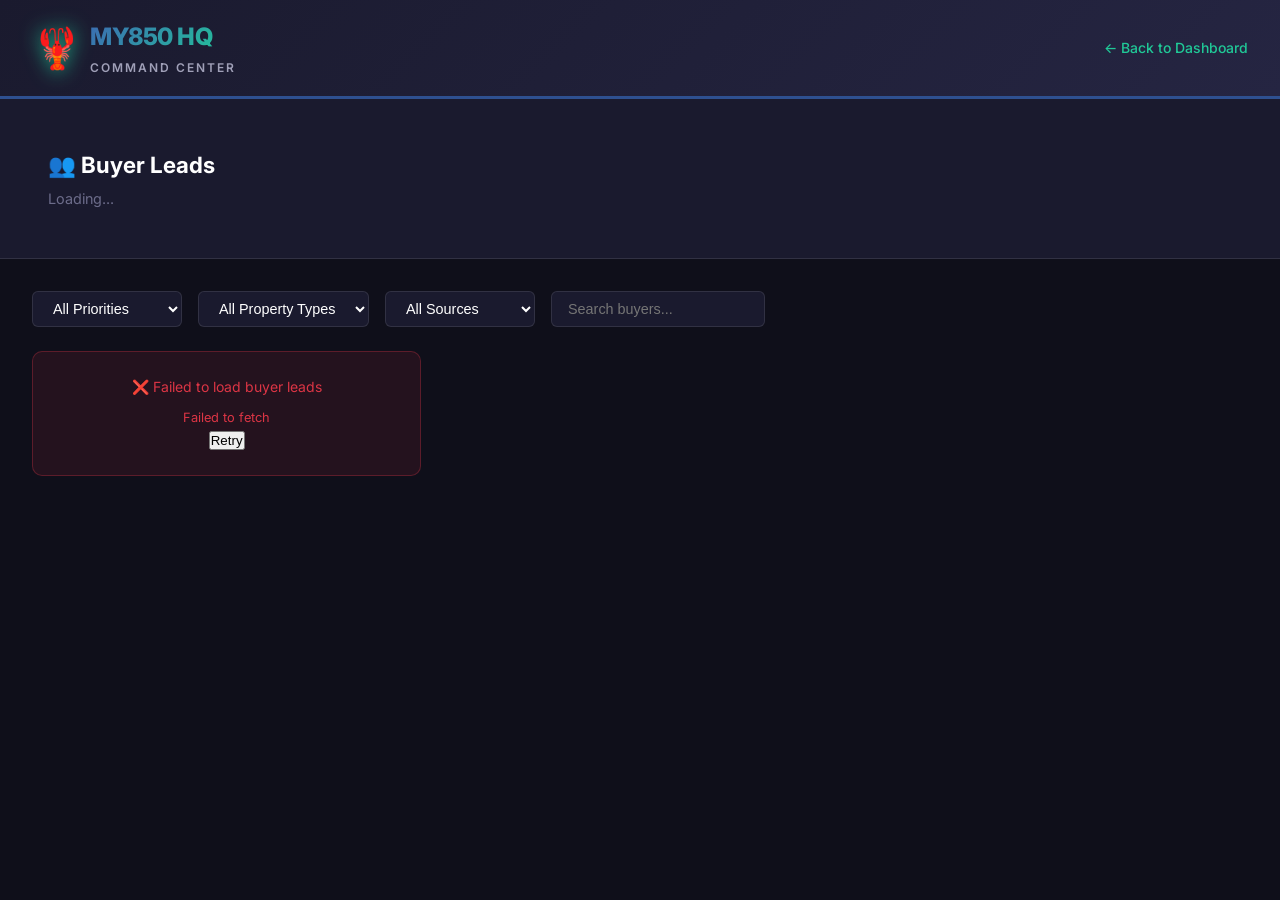
==== buyer-leads.html @ 6e82e688 "Update buyer-leads with verified CSV URL" ====
<!DOCTYPE html>
<html lang="en">
<head>
    <meta charset="UTF-8">
    <meta name="viewport" content="width=device-width, initial-scale=1.0">
    <title>Buyer Leads | MY850 HQ</title>
    <link href="https://fonts.googleapis.com/css2?family=Inter:wght@300;400;500;600;700;800&display=swap" rel="stylesheet">
    <link rel="stylesheet" href="styles.css">
    <style>
        .buyer-header {
            display: flex;
            justify-content: space-between;
            align-items: center;
            margin-bottom: 2rem;
            padding: 1.5rem;
            background: var(--bg-secondary);
            border-radius: var(--radius-md);
            border: 1px solid var(--border-color);
        }
        .buyer-title h1 {
            font-size: 1.8rem;
            font-weight: 800;
            margin-bottom: var(--spacing-xs);
        }
        .buyer-title p {
            color: var(--text-muted);
            font-size: 0.9rem;
        }
        .back-link {
            color: var(--accent-teal);
            text-decoration: none;
            display: flex;
            align-items: center;
            gap: var(--spacing-sm);
            font-weight: 500;
        }
        .back-link:hover {
            color: var(--text-primary);
        }
        .filter-bar {
            display: flex;
            gap: 1rem;
            margin-bottom: 1.5rem;
            flex-wrap: wrap;
        }
        .filter-select {
            background: var(--bg-secondary);
            border: 1px solid var(--border-color);
            border-radius: var(--radius-sm);
            padding: 0.5rem 1rem;
            color: var(--text-primary);
            font-size: 0.9rem;
            min-width: 150px;
        }
        .buyer-grid {
            display: grid;
            grid-template-columns: repeat(auto-fill, minmax(380px, 1fr));
            gap: var(--spacing-lg);
        }
        .buyer-card {
            background: var(--bg-secondary);
            border: 1px solid var(--border-color);
            border-radius: var(--radius-md);
            overflow: hidden;
            transition: transform var(--transition-fast);
        }
        .buyer-card:hover {
            transform: translateY(-5px);
            box-shadow: var(--shadow-md);
        }
        .buyer-header-card {
            padding: var(--spacing-lg);
            border-bottom: 1px solid var(--border-color);
            cursor: pointer;
        }
        .buyer-name {
            font-size: 1.1rem;
            font-weight: 700;
            margin-bottom: 0.25rem;
        }
        .buyer-location {
            font-size: 0.85rem;
            color: var(--text-muted);
            margin-bottom: 0.75rem;
        }
        .buyer-budget {
            font-size: 1.3rem;
            font-weight: 800;
            color: var(--success);
        }
        .priority-badge {
            display: inline-block;
            padding: 0.25rem 0.75rem;
            border-radius: var(--radius-sm);
            font-size: 0.75rem;
            font-weight: 700;
            text-transform: uppercase;
            position: absolute;
            top: 1rem;
            right: 1rem;
        }
        .priority-hot {
            background: rgba(220, 53, 69, 0.2);
            color: #ff6b6b;
        }
        .priority-warm {
            background: rgba(253, 126, 20, 0.2);
            color: #fd7e14;
        }
        .priority-cold {
            background: rgba(108, 117, 125, 0.2);
            color: #adb5bd;
        }
        .buyer-badge {
            display: inline-block;
            padding: 0.2rem 0.5rem;
            border-radius: 4px;
            font-size: 0.75rem;
            background: var(--bg-tertiary);
            color: var(--text-secondary);
        }
        .buyer-details {
            max-height: 0;
            overflow: hidden;
            transition: max-height 0.3s ease;
        }
        .buyer-details.expanded {
            max-height: 500px;
        }
        .details-content {
            padding: var(--spacing-lg);
            background: rgba(0,0,0,0.2);
        }
        .detail-row {
            display: flex;
            justify-content: space-between;
            padding: 0.5rem 0;
            border-bottom: 1px solid var(--border-color);
        }
        .detail-row:last-child {
            border-bottom: none;
        }
        .detail-label {
            font-size: 0.8rem;
            color: var(--text-muted);
            text-transform: uppercase;
            letter-spacing: 0.5px;
        }
        .detail-value {
            font-weight: 500;
        }
        .contact-actions {
            display: flex;
            gap: 0.75rem;
            margin-top: 1rem;
            padding-top: 1rem;
            border-top: 1px solid var(--border-color);
        }
        .contact-btn {
            flex: 1;
            padding: 0.6rem 1rem;
            border-radius: var(--radius-sm);
            border: none;
            cursor: pointer;
            font-size: 0.85rem;
            font-weight: 600;
            transition: all 0.2s;
        }
        .btn-email {
            background: linear-gradient(135deg, #2E5090, #20C997);
            color: white;
        }
        .btn-phone {
            background: linear-gradient(135deg, #28a745, #20C997);
            color: white;
        }
        .btn-notes {
            background: var(--bg-tertiary);
            color: var(--text-primary);
            border: 1px solid var(--border-color);
        }
        .contact-btn:hover {
            opacity: 0.9;
            transform: translateY(-2px);
        }
        .buyer-status {
            display: flex;
            gap: 0.5rem;
            margin-top: 0.5rem;
            flex-wrap: wrap;
        }
        .follow-up-warning {
            color: #fd7e14;
            font-size: 0.8rem;
            margin-top: 0.5rem;
        }
        .loading-buyers {
            text-align: center;
            padding: 3rem;
            color: var(--text-muted);
        }
        .error-message {
            background: rgba(220, 53, 69, 0.1);
            border: 1px solid rgba(220, 53, 69, 0.3);
            color: var(--danger);
            padding: var(--spacing-lg);
            border-radius: var(--radius-md);
            text-align: center;
        }
        .card-header-wrapper {
            position: relative;
            padding-top: 2.5rem;
        }
    </style>
</head>
<body class="dark-mode">
    
    <header class="header">
        <div class="header-left">
            <div class="logo">
                <span class="logo-icon">🦞</span>
                <div class="logo-text">
                    <h1>MY850 HQ</h1>
                    <span class="logo-tagline">Command Center</span>
                </div>
            </div>
        </div>
        <div class="header-right">
            <a href="index.html" class="back-link">← Back to Dashboard</a>
        </div>
    </header>
    
    <!-- Page Title Banner -->
    <div class="page-banner" style="background: var(--bg-secondary); padding: 1rem; border-bottom: 1px solid var(--border-color);">
        <div class="main-container" style="display: flex; justify-content: space-between; align-items: center;">
            <div>
                <h2 style="margin: 0; font-size: 1.4rem;">👥 Buyer Leads</h2>
                <p id="leadCount" style="margin: 0.25rem 0 0 0; color: var(--text-muted); font-size: 0.9rem;">Loading...</p>
            </div>
        </div>
    </div>

    <main class="main-container">

        <!-- Filters -->
        <div class="filter-bar">
            <select class="filter-select" id="priorityFilter" onchange="applyFilters()">
                <option value="all">All Priorities</option>
                <option value="Hot">🔥 Hot</option>
                <option value="Warm">🟡 Warm</option>
                <option value="Cold">🔵 Cold</option>
            </select>
            <select class="filter-select" id="propertyTypeFilter" onchange="applyFilters()">
                <option value="all">All Property Types</option>
                <option value="Single Family">Single Family</option>
                <option value="Condo">Condo</option>
                <option value="Townhome">Townhome</option>
                <option value="Mobile Home">Mobile Home</option>
            </select>
            <select class="filter-select" id="sourceFilter" onchange="applyFilters()">
                <option value="all">All Sources</option>
                <option value="Homebot">Homebot</option>
                <option value="Sign Call">Sign Call</option>
                <option value="Referral">Referral</option>
                <option value="Zillow">Zillow</option>
                <option value="Website">Website</option>
            </select>
            <input type="text" class="filter-select" id="searchFilter" placeholder="Search buyers..." onkeyup="applyFilters()">
        </div>
        
        <!-- Leads Grid -->
        <div class="buyer-grid" id="buyerGrid">
            <div class="loading-buyers">
                <div class="loading-spinner"></div>
                <p>Loading buyer leads...</p>
            </div>
        </div>
    </main>

    <script>
        // Google Sheet CSV URL for Buyer Leads tab (published CSV)
        const SHEET_CSV_URL = 'https://docs.google.com/spreadsheets/d/e/2PACX-1vRdI2q5qlHpihVdEm7ev8GHjCqWQQ7NTX0C2MnNRYWkd2eAweBjdPRA2zEG-4xq5dJ4FdvqhgOCkuXU/pub?gid=97439156&single=true&output=csv';
        
        let allLeads = [];
        let currentLeads = [];
        
        async function loadBuyerLeads() {
            const grid = document.getElementById('buyerGrid');
            
            try {
                // Fetch with explicit headers (same as listings.html)
                const response = await fetch(SHEET_CSV_URL, {
                    method: 'GET',
                    headers: {
                        'Accept': 'text/csv,text/plain,*/*'
                    }
                });
                
                if (!response.ok) throw new Error('HTTP ' + response.status);
                
                const csv = await response.text();
                if (!csv || csv.trim().length === 0) throw new Error('Empty CSV');
                
                allLeads = parseCSV(csv);
                currentLeads = [...allLeads];
                
                // Update count
                document.getElementById('leadCount').textContent = 
                    allLeads.length + ' active buyer lead' + (allLeads.length !== 1 ? 's' : '');
                
                renderLeads(currentLeads);
                
                // Save count for dashboard
                try {
                    localStorage.setItem('buyerLeadsCount', allLeads.length);
                    localStorage.setItem('buyerLeadsLastUpdated', new Date().toISOString());
                } catch(e) {}
                
                console.log('Loaded', allLeads.length, 'buyer leads');
                
            } catch (error) {
                console.error('Error loading leads:', error);
                grid.innerHTML = '<div class="error-message"><p>❌ Failed to load buyer leads</p><p style="font-size:0.8rem;margin-top:10px;">' + error.message + '</p><button onclick="loadBuyerLeads()">Retry</button></div>';
            }
        }
        
        function parseCSV(csvText) {
            const lines = csvText.trim().split('\n');
            if (lines.length < 2) return [];
            
            const headers = parseCSVLine(lines[0]);
            const data = [];
            
            for (let i = 1; i < lines.length; i++) {
                const values = parseCSVLine(lines[i]);
                const row = {};
                headers.forEach((header, index) => {
                    row[header] = values[index] || '';
                });
                if (row.Name || row.name) data.push(row);
            }
            
            return data;
        }
        
        function parseCSVLine(line) {
            const values = [];
            let current = '';
            let inQuotes = false;
            
            for (const char of line) {
                if (char === '"') {
                    inQuotes = !inQuotes;
                } else if (char === ',' && !inQuotes) {
                    values.push(current.trim());
                    current = '';
                } else {
                    current += char;
                }
            }
            values.push(current.trim());
            return values;
        }
        
        function renderLeads(leads) {
            const grid = document.getElementById('buyerGrid');
            
            if (leads.length === 0) {
                grid.innerHTML = '<div class="error-message"><p>No buyer leads match your filters.</p></div>';
                return;
            }
            
            grid.innerHTML = leads.map((l, index) => {
                const name = l.Name || l.name || 'Unknown';
                const email = l.Email || l.email || '';
                const phone = l.Phone || l.phone || '';
                const priority = (l.Priority || l.priority || 'Cold').toLowerCase();
                const location = l.Location || l.location || 'Location TBD';
                const propertyType = l['Property Type'] || l.propertyType || 'Not specified';
                const budgetRaw = l['Budget/Price'] || l.budget || l['Asking Price'] || '0';
                const budget = parseFloat(budgetRaw) || 0;
                const timeFrame = l['Time Frame'] || l.timeFrame || 'Not specified';
                const source = l.Source || l.source || 'Unknown';
                const dateCreated = l['Date Created'] || l.dateCreated || '';
                const lastContact = l['Last Contact'] || l.lastContact || '';
                const notes = l.Notes || l.notes || '';
                
                // Determine priority class
                let priorityClass = 'priority-cold';
                if (priority.includes('hot')) priorityClass = 'priority-hot';
                else if (priority.includes('warm')) priorityClass = 'priority-warm';
                
                // Check if follow-up needed (>7 days)
                let followUpHtml = '';
                if (lastContact) {
                    const daysSince = daysSinceContact(lastContact);
                    if (daysSince > 7) {
                        followUpHtml = `<div class="follow-up-warning">⚠️ ${daysSince} days since last contact</div>`;
                    }
                }
                
                return `
                    <div class="buyer-card" data-index="${index}">
                        <div class="card-header-wrapper">
                            <span class="priority-badge ${priorityClass}">${priority.toUpperCase()}</span>
                            <div class="buyer-header-card" onclick="toggleLead(${index})">
                                <div class="buyer-name">${name}</div>
                                <div class="buyer-location">${location}</div>
                                <div class="buyer-budget">${budget ? '$' + (budget/1000).toFixed(0) + 'K' : 'Budget TBD'}</div>
                                <div class="buyer-status">
                                    <span class="buyer-badge">${propertyType}</span>
                                    <span class="buyer-badge">${source}</span>
                                    <span class="buyer-badge">${timeFrame}</span>
                                </div>
                                ${followUpHtml}
                            </div>
                        </div>
                        <div class="buyer-details" id="details-${index}">
                            <div class="details-content">
                                <div class="detail-row">
                                    <span class="detail-label">Location</span>
                                    <span class="detail-value">${location}</span>
                                </div>
                                <div class="detail-row">
                                    <span class="detail-label">Property Type</span>
                                    <span class="detail-value">${propertyType}</span>
                                </div>
                                <div class="detail-row">
                                    <span class="detail-label">Budget</span>
                                    <span class="detail-value">${budget ? '$' + budget.toLocaleString() : 'Not specified'}</span>
                                </div>
                                <div class="detail-row">
                                    <span class="detail-label">Time Frame</span>
                                    <span class="detail-value">${timeFrame}</span>
                                </div>
                                <div class="detail-row">
                                    <span class="detail-label">Source</span>
                                    <span class="detail-value">${source}</span>
                                </div>
                                <div class="detail-row">
                                    <span class="detail-label">Date Added</span>
                                    <span class="detail-value">${formatDate(dateCreated)}</span>
                                </div>
                                <div class="detail-row">
                                    <span class="detail-label">Last Contact</span>
                                    <span class="detail-value">${formatDate(lastContact) || 'Never'}</span>
                                </div>
                                ${notes ? `
                                <div class="detail-row">
                                    <span class="detail-label">Notes</span>
                                    <span class="detail-value" style="font-size:0.85rem;opacity:0.9;">${notes}</span>
                                </div>
                                ` : ''}
                                <div class="contact-actions">
                                    ${email ? `<button class="contact-btn btn-email" onclick="openEmail('${escapeJs(email)}', '${escapeJs(name)}', event)">✉️ Email</button>` : ''}
                                    ${phone ? `<button class="contact-btn btn-phone" onclick="openPhone('${escapeJs(phone)}', event)">📞 Call</button>` : ''}
                                    <button class="contact-btn btn-notes" onclick="quickNote(${index}, event)">📝 Note</button>
                                </div>
                            </div>
                        </div>
                    </div>
                `;
            }).join('');
        }
        
        function applyFilters() {
            const priority = document.getElementById('priorityFilter').value;
            const propertyType = document.getElementById('propertyTypeFilter').value;
            const source = document.getElementById('sourceFilter').value;
            const search = document.getElementById('searchFilter').value.toLowerCase();
            
            currentLeads = allLeads.filter(l => {
                const lPriority = (l.Priority || l.priority || '').toLowerCase();
                const lType = (l['Property Type'] || l.propertyType || '').toLowerCase();
                const lSource = (l.Source || l.source || '').toLowerCase();
                const lName = (l.Name || l.name || '').toLowerCase();
                const lLocation = (l.Location || l.location || '').toLowerCase();
                
                if (priority !== 'all' && !lPriority.includes(priority.toLowerCase())) return false;
                if (propertyType !== 'all' && !lType.includes(propertyType.toLowerCase())) return false;
                if (source !== 'all' && !lSource.includes(source.toLowerCase())) return false;
                if (search && !lName.includes(search) && !lLocation.includes(search)) return false;
                
                return true;
            });
            
            renderLeads(currentLeads);
            document.getElementById('leadCount').textContent = 
                currentLeads.length + ' of ' + allLeads.length + ' leads';
        }
        
        function toggleLead(index) {
            const details = document.getElementById(`details-${index}`);
            details.classList.toggle('expanded');
        }
        
        function daysSinceContact(dateStr) {
            if (!dateStr) return 0;
            const contact = new Date(dateStr);
            const now = new Date();
            return Math.floor((now - contact) / (1000 * 60 * 60 * 24));
        }
        
        function formatDate(dateStr) {
            if (!dateStr) return '';
            const date = new Date(dateStr);
            if (isNaN(date)) return dateStr;
            return date.toLocaleDateString('en-US', { month: 'short', day: 'numeric', year: 'numeric' });
        }
        
        function openEmail(email, name, event) {
            event.stopPropagation();
            const subject = encodeURIComponent('Following up on your home search');
            const body = encodeURIComponent(`Hi ${name.split(' ')[0]},\n\n`);
            window.open(`mailto:${email}?subject=${subject}&body=${body}`, '_blank');
        }
        
        function openPhone(phone, event) {
            event.stopPropagation();
            window.open(`tel:${phone.replace(/\D/g,'')}`, '_self');
        }
        
        function quickNote(index, event) {
            event.stopPropagation();
            const note = prompt('Add a quick note:');
            if (note) {
                alert('Note saved: ' + note);
            }
        }
        
        function escapeJs(str) {
            return str.replace(/[\\']/g, '\\$&').replace(/\n/g, '\\n');
        }
        
        // Load on page load
        loadBuyerLeads();
    </script>
</body>
</html>
---- styles.css ----
/* ==========================================================================
   MY850 HQ DASHBOARD STYLES
   Real Estate Command Center
   Version: 1.0.0
   Author: Sherlock for MY850 Team
   ========================================================================== */

/* ================= CSS VARIABLES (THEME SYSTEM) ================= */
:root {
    /* Dark Mode Default (Modern Dark Theme) */
    --bg-primary: #0f0f1a;
    --bg-secondary: #1a1a2e;
    --bg-tertiary: #252542;
    --bg-card: #1e1e36;
    
    --text-primary: #ffffff;
    --text-secondary: #a0a0b8;
    --text-muted: #6c6c8a;
    
    --border-color: rgba(255, 255, 255, 0.1);
    --border-accent: rgba(46, 80, 144, 0.3);
    
    /* Brand Colors */
    --primary: #2E5090;
    --primary-light: #3d6ab3;
    --primary-dark: #1e3a6e;
    
    --accent-teal: #20C997;
    --accent-orange: #FD7E14;
    --accent-purple: #6F42C1;
    
    /* Status Colors */
    --success: #28A745;
    --warning: #FFC107;
    --danger: #DC3545;
    --info: #17A2B8;
    
    /* Spacing */
    --spacing-xs: 0.25rem;
    --spacing-sm: 0.5rem;
    --spacing-md: 1rem;
    --spacing-lg: 1.5rem;
    --spacing-xl: 2rem;
    
    /* Border Radius */
    --radius-sm: 6px;
    --radius-md: 10px;
    --radius-lg: 16px;
    
    /* Shadows */
    --shadow-sm: 0 2px 8px rgba(0, 0, 0, 0.2);
    --shadow-md: 0 4px 20px rgba(0, 0, 0, 0.3);
    --shadow-lg: 0 8px 40px rgba(0, 0, 0, 0.4);
    --shadow-glow: 0 0 30px rgba(46, 80, 144, 0.2);
    
    /* Transitions */
    --transition-fast: 150ms ease;
    --transition-smooth: 300ms ease;
}

/* Light Mode Override */
body.light-mode {
    --bg-primary: #f5f7fa;
    --bg-secondary: #ffffff;
    --bg-tertiary: #eef2f7;
    --bg-card: #ffffff;
    
    --text-primary: #1a1a2e;
    --text-secondary: #4a4a6a;
    --text-muted: #7a7a9a;
    
    --border-color: rgba(0, 0, 0, 0.1);
    --border-accent: rgba(46, 80, 144, 0.2);
    
    --shadow-sm: 0 2px 8px rgba(0, 0, 0, 0.08);
    --shadow-md: 0 4px 20px rgba(0, 0, 0, 0.1);
    --shadow-lg: 0 8px 40px rgba(46, 80, 144, 0.15);
}

/* ================= LOGIN OVERLAY (PASSWORD PROTECTED) ================= */
.login-overlay {
    position: fixed;
    top: 0;
    left: 0;
    width: 100%;
    height: 100%;
    background: linear-gradient(135deg, var(--bg-primary) 0%, var(--bg-secondary) 100%);
    display: flex;
    align-items: center;
    justify-content: center;
    z-index: 10000;
    transition: opacity 0.5s ease, visibility 0.5s ease;
}

.login-overlay.login-hidden {
    opacity: 0;
    visibility: hidden;
    pointer-events: none;
}

.login-box {
    background: var(--bg-secondary);
    border: 1px solid var(--border-color);
    border-radius: var(--radius-lg);
    padding: var(--spacing-xl);
    width: 100%;
    max-width: 420px;
    text-align: center;
    box-shadow: var(--shadow-lg);
}

.login-header {
    margin-bottom: var(--spacing-xl);
}

.login-icon {
    font-size: 4rem;
    display: block;
    margin-bottom: var(--spacing-md);
    filter: drop-shadow(0 0 20px var(--accent-teal));
}

.login-header h1 {
    font-size: 2rem;
    font-weight: 800;
    background: linear-gradient(135deg, var(--primary-light), var(--accent-teal));
    -webkit-background-clip: text;
    -webkit-text-fill-color: transparent;
    margin-bottom: var(--spacing-xs);
}

.login-header p {
    color: var(--text-muted);
    font-size: 1rem;
}

.login-form {
    text-align: left;
    margin-bottom: var(--spacing-lg);
}

.login-form label {
    display: block;
    color: var(--text-secondary);
    font-weight: 500;
    margin-bottom: var(--spacing-xs);
    font-size: 0.9rem;
}

.login-form input[type="password"] {
    width: 100%;
    padding: var(--spacing-md);
    border: 2px solid var(--border-color);
    border-radius: var(--radius-sm);
    background: var(--bg-tertiary);
    color: var(--text-primary);
    font-size: 1.1rem;
    margin-bottom: var(--spacing-sm);
    transition: border-color var(--transition-fast);
}

.login-form input[type="password"]:focus {
    outline: none;
    border-color: var(--primary);
}

.login-hint {
    font-size: 0.8rem;
    color: var(--text-muted);
    margin-bottom: var(--spacing-md);
}

.login-error {
    display: none;
    color: var(--danger);
    font-size: 0.9rem;
    margin-top: var(--spacing-sm);
    padding: var(--spacing-sm);
    background: rgba(220, 53, 69, 0.1);
    border-radius: var(--radius-sm);
    border-left: 3px solid var(--danger);
}

.btn-large {
    width: 100%;
    padding: var(--spacing-md) var(--spacing-lg);
    font-size: 1.1rem;
    margin-top: var(--spacing-sm);
}

.login-footer {
    border-top: 1px solid var(--border-color);
    padding-top: var(--spacing-md);
}

.login-footer p {
    font-size: 0.85rem;
    color: var(--text-muted);
    margin-bottom: var(--spacing-xs);
}

.login-disclaimer {
    color: var(--warning) !important;
    font-weight: 600;
}

/* ================= BASE STYLES ================= */
* {
    margin: 0;
    padding: 0;
    box-sizing: border-box;
}

body {
    font-family: 'Inter', -apple-system, BlinkMacSystemFont, 'Segoe UI', sans-serif;
    font-size: 14px;
    line-height: 1.6;
    background: var(--bg-primary);
    color: var(--text-primary);
    min-height: 100vh;
    transition: background var(--transition-smooth), color var(--transition-smooth);
}

/* ================= HEADER ================= */
.header {
    background: linear-gradient(135deg, var(--bg-secondary) 0%, var(--bg-tertiary) 100%);
    border-bottom: 3px solid var(--primary);
    padding: var(--spacing-md) var(--spacing-xl);
    display: flex;
    justify-content: space-between;
    align-items: center;
    position: sticky;
    top: 0;
    z-index: 1000;
    backdrop-filter: blur(20px);
}

.header-left {
    display: flex;
    align-items: center;
    gap: var(--spacing-xl);
}

/* Logo */
.logo {
    display: flex;
    align-items: center;
    gap: var(--spacing-sm);
}

.logo-icon {
    font-size: 2.5rem;
    filter: drop-shadow(0 0 10px var(--accent-teal));
}

.logo-text h1 {
    font-size: 1.5rem;
    font-weight: 800;
    letter-spacing: -0.5px;
    background: linear-gradient(135deg, var(--primary-light), var(--accent-teal));
    -webkit-background-clip: text;
    -webkit-text-fill-color: transparent;
}

.logo-tagline {
    font-size: 0.75rem;
    color: var(--text-secondary);
    text-transform: uppercase;
    letter-spacing: 2px;
    font-weight: 600;
}

/* Header Navigation */
.header-nav {
    display: flex;
    gap: var(--spacing-xs);
}

.nav-link {
    color: var(--text-secondary);
    text-decoration: none;
    padding: var(--spacing-sm) var(--spacing-md);
    border-radius: var(--radius-sm);
    font-weight: 500;
    transition: all var(--transition-fast);
    position: relative;
}

.nav-link:hover {
    color: var(--text-primary);
    background: var(--bg-tertiary);
}

.nav-link.active {
    color: var(--primary-light);
    background: var(--bg-tertiary);
}

.nav-link.active::after {
    content: '';
    position: absolute;
    bottom: 0;
    left: 50%;
    transform: translateX(-50%);
    width: 20px;
    height: 2px;
    background: var(--accent-teal);
    border-radius: 2px;
}

/* Header Right */
.header-right {
    display: flex;
    align-items: center;
    gap: var(--spacing-md);
}

/* Live Clock */
.live-clock {
    text-align: right;
    padding: var(--spacing-sm) var(--spacing-md);
    background: var(--bg-tertiary);
    border-radius: var(--radius-sm);
    border: 1px solid var(--border-color);
}

.clock-date {
    display: block;
    font-size: 0.75rem;
    color: var(--text-muted);
    text-transform: uppercase;
    letter-spacing: 1px;
}

.clock-time {
    display: block;
    font-size: 1.1rem;
    font-weight: 700;
    font-family: 'JetBrains Mono', monospace;
    color: var(--accent-teal);
}

/* Theme Toggle */
.theme-toggle {
    background: var(--bg-tertiary);
    border: 1px solid var(--border-color);
    width: 40px;
    height: 40px;
    border-radius: var(--radius-sm);
    cursor: pointer;
    font-size: 1.2rem;
    transition: all var(--transition-fast);
    display: flex;
    align-items: center;
    justify-content: center;
}

.theme-toggle:hover {
    background: var(--primary);
    transform: scale(1.05);
}

/* Status Indicator */
.status-indicator {
    display: flex;
    align-items: center;
    gap: var(--spacing-sm);
    padding: var(--spacing-sm) var(--spacing-md);
    background: rgba(40, 167, 69, 0.15);
    border-radius: var(--radius-sm);
    border: 1px solid rgba(40, 167, 69, 0.3);
}

.status-dot {
    width: 8px;
    height: 8px;
    border-radius: 50%;
    background: var(--success);
    animation: pulse-dot 2s infinite;
}

@keyframes pulse-dot {
    0%, 100% { opacity: 1; transform: scale(1); }
    50% { opacity: 0.7; transform: scale(1.2); }
}

.status-dot.offline {
    background: var(--danger);
    animation: none;
}

.status-text {
    font-size: 0.8rem;
    font-weight: 700;
    color: var(--success);
    letter-spacing: 1px;
}

/* ================= MAIN CONTAINER ================= */
.main-container {
    padding: var(--spacing-xl);
    max-width: 1600px;
    margin: 0 auto;
}

/* ================= SECTIONS ================= */
.section {
    margin-bottom: var(--spacing-xl);
}

.section-header {
    display: flex;
    justify-content: space-between;
    align-items: center;
    padding: var(--spacing-md) var(--spacing-lg);
    background: var(--bg-secondary);
    border: 1px solid var(--border-color);
    border-bottom: none;
    border-radius: var(--radius-md) var(--radius-md) 0 0;
    cursor: pointer;
    transition: background var(--transition-fast);
}

.section-header:hover {
    background: var(--bg-tertiary);
}

.section-header h2,
.section-header h3 {
    font-weight: 700;
    display: flex;
    align-items: center;
    gap: var(--spacing-sm);
}

.section-actions {
    display: flex;
    align-items: center;
    gap: var(--spacing-sm);
}

.collapse-icon {
    font-size: 0.8rem;
    transition: transform var(--transition-smooth);
    color: var(--text-muted);
}

.section-header.collapsed .collapse-icon {
    transform: rotate(-90deg);
}

.section-content {
    background: var(--bg-secondary);
    border: 1px solid var(--border-color);
    border-top: none;
    border-radius: 0 0 var(--radius-md) var(--radius-md);
    padding: var(--spacing-lg);
    overflow: hidden;
    transition: max-height var(--transition-smooth), padding var(--transition-smooth);
}

.section-content.collapsed {
    max-height: 0;
    padding: 0 var(--spacing-lg);
}

/* ================= METRICS GRID ================= */
.metrics-grid {
    display: grid;
    grid-template-columns: repeat(auto-fit, minmax(220px, 1fr));
    gap: var(--spacing-lg);
}

.metric-card {
    background: linear-gradient(145deg, var(--bg-card), var(--bg-tertiary));
    border-radius: var(--radius-md);
    padding: var(--spacing-lg);
    display: flex;
    align-items: flex-start;
    gap: var(--spacing-md);
    border-left: 4px solid var(--primary);
    transition: transform var(--transition-fast), box-shadow var(--transition-fast);
    position: relative;
    overflow: hidden;
}

.metric-card::before {
    content: '';
    position: absolute;
    top: 0;
    right: 0;
    width: 100px;
    height: 100%;
    background: linear-gradient(90deg, transparent, rgba(255,255,255,0.03));
    pointer-events: none;
}

.metric-card:hover {
    transform: translateY(-4px);
    box-shadow: var(--shadow-glow);
}

.metric-card.primary { border-left-color: var(--primary); }
.metric-card.success { border-left-color: var(--success); }
.metric-card.danger { border-left-color: var(--danger); }
.metric-card.warning { border-left-color: var(--warning); }
.metric-card.purple { border-left-color: var(--accent-purple); }
.metric-card.teal { border-left-color: var(--accent-teal); }

.metric-icon {
    font-size: 2rem;
    line-height: 1;
}

.metric-info {
    flex: 1;
}

.metric-label {
    font-size: 0.75rem;
    color: var(--text-muted);
    text-transform: uppercase;
    letter-spacing: 1px;
    margin-bottom: var(--spacing-xs);
}

.metric-value {
    font-size: 2rem;
    font-weight: 800;
    color: var(--text-primary);
    line-height: 1.2;
}

.metric-trend {
    font-size: 0.8rem;
    color: var(--success);
    margin-top: var(--spacing-xs);
}

.metric-trend.down {
    color: var(--danger);
}

.metric-trend.hot {
    color: var(--danger);
    font-weight: 600;
    animation: pulse-text 2s infinite;
}

@keyframes pulse-text {
    0%, 100% { opacity: 1; }
    50% { opacity: 0.7; }
}

/* ================= FILTERS BAR ================= */
.filters-bar {
    background: var(--bg-secondary);
    border: 1px solid var(--border-color);
    border-radius: var(--radius-md);
    padding: var(--spacing-md) var(--spacing-lg);
    margin-bottom: var(--spacing-xl);
    display: flex;
    justify-content: space-between;
    align-items: center;
    flex-wrap: wrap;
    gap: var(--spacing-md);
}

.filter-group {
    display: flex;
    align-items: center;
    gap: var(--spacing-sm);
    flex-wrap: wrap;
}

.filter-group label {
    font-size: 0.85rem;
    color: var(--text-muted);
    font-weight: 500;
}

.filter-select {
    background: var(--bg-tertiary);
    border: 1px solid var(--border-color);
    color: var(--text-primary);
    padding: var(--spacing-sm) var(--spacing-md);
    border-radius: var(--radius-sm);
    font-size: 0.85rem;
    cursor: pointer;
    min-width: 140px;
}

.filter-select:focus {
    outline: none;
    border-color: var(--primary);
}

.filter-actions {
    display: flex;
    gap: var(--spacing-sm);
}

/* ================= BUTTONS ================= */
.btn {
    display: inline-flex;
    align-items: center;
    justify-content: center;
    gap: var(--spacing-sm);
    padding: var(--spacing-sm) var(--spacing-md);
    border-radius: var(--radius-sm);
    font-size: 0.85rem;
    font-weight: 600;
    cursor: pointer;
    border: none;
    transition: all var(--transition-fast);
    text-decoration: none;
}

.btn:disabled {
    opacity: 0.5;
    cursor: not-allowed;
}

.btn-primary {
    background: var(--primary);
    color: white;
}

.btn-primary:hover {
    background: var(--primary-light);
}

.btn-secondary {
    background: var(--bg-tertiary);
    color: var(--text-primary);
    border: 1px solid var(--border-color);
}

.btn-secondary:hover {
    background: var(--bg-card);
}

.btn-success {
    background: var(--success);
    color: white;
}

.btn-success:hover {
    background: #34ce57;
}

.btn-outline {
    background: transparent;
    color: var(--text-secondary);
    border: 1px solid var(--border-color);
}

.btn-outline:hover {
    background: var(--bg-tertiary);
    color: var(--text-primary);
}

.btn-sm {
    padding: var(--spacing-xs) var(--spacing-sm);
    font-size: 0.8rem;
}

/* ================= CHARTS ================= */
.charts-section {
    display: grid;
    grid-template-columns: repeat(auto-fit, minmax(350px, 1fr));
    gap: var(--spacing-lg);
    margin-bottom: var(--spacing-xl);
}

.chart-container {
    background: var(--bg-secondary);
    border: 1px solid var(--border-color);
    border-radius: var(--radius-md);
    overflow: hidden;
}

/* ================= TABLES ================= */
.table-wrapper {
    overflow-x: auto;
}

.data-table {
    width: 100%;
    border-collapse: collapse;
}

.data-table th {
    background: var(--bg-tertiary);
    padding: var(--spacing-md);
    text-align: left;
    font-size: 0.75rem;
    font-weight: 700;
    text-transform: uppercase;
    letter-spacing: 1px;
    color: var(--text-muted);
    cursor: pointer;
    user-select: none;
    white-space: nowrap;
}

.data-table th:hover {
    color: var(--text-primary);
    background: var(--bg-card);
}

.data-table td {
    padding: var(--spacing-md);
    border-bottom: 1px solid var(--border-color);
    font-size: 0.9rem;
}

.data-table tr:hover {
    background: rgba(46, 80, 144, 0.1);
}

.loading-row {
    text-align: center;
}

.loading-cell {
    padding: var(--spacing-xl);
    color: var(--text-muted);
}

.loading-spinner {
    width: 40px;
    height: 40px;
    border: 3px solid var(--border-color);
    border-top-color: var(--primary);
    border-radius: 50%;
    animation: spin 1s linear infinite;
    margin: 0 auto var(--spacing-md);
}

@keyframes spin {
    to { transform: rotate(360deg); }
}

/* ================= GRADE BADGES ================= */
.grade {
    display: inline-block;
    padding: var(--spacing-xs) var(--spacing-sm);
    border-radius: var(--radius-sm);
    font-size: 0.75rem;
    font-weight: 800;
    text-transform: uppercase;
    letter-spacing: 1px;
}

.grade-a {
    background: var(--success);
    color: white;
}

.grade-b {
    background: var(--warning);
    color: #1a1a2e;
}

.grade-c {
    background: var(--text-muted);
    color: white;
}

.grade-d {
    background: var(--bg-tertiary);
    color: var(--text-muted);
    border: 1px solid var(--border-color);
}

/* ================= TAGS ================= */
.tag {
    display: inline-block;
    padding: 3px 8px;
    border-radius: 4px;
    font-size: 0.7rem;
    font-weight: 600;
    text-transform: uppercase;
    letter-spacing: 0.5px;
    background: var(--bg-tertiary);
    color: var(--text-secondary);
    margin-right: 4px;
}

.tag.hot {
    background: rgba(220, 53, 69, 0.2);
    color: var(--danger);
    animation: tag-pulse 2s infinite;
}

@keyframes tag-pulse {
    0%, 100% { box-shadow: 0 0 0 0 rgba(220, 53, 69, 0.4); }
    50% { box-shadow: 0 0 0 4px rgba(220, 53, 69, 0); }
}

/* ================= PAGINATION ================= */
.table-pagination {
    display: flex;
    justify-content: center;
    align-items: center;
    gap: var(--spacing-md);
    padding: var(--spacing-md);
    border-top: 1px solid var(--border-color);
}

/* ================= SPLIT SECTION ================= */
.split-section {
    display: grid;
    grid-template-columns: repeat(auto-fit, minmax(400px, 1fr));
    gap: var(--spacing-lg);
}

/* ================= FOOTER ================= */
.footer {
    background: var(--bg-secondary);
    border-top: 3px solid var(--primary);
    margin-top: var(--spacing-xl);
    padding: var(--spacing-xl);
}

.footer-content {
    max-width: 1600px;
    margin: 0 auto;
    display: grid;
    grid-template-columns: repeat(auto-fit, minmax(250px, 1fr));
    gap: var(--spacing-xl);
}

.footer-section h4 {
    color: var(--primary-light);
    font-size: 1rem;
    margin-bottom: var(--spacing-md);
}

.footer-section p {
    color: var(--text-secondary);
    font-size: 0.9rem;
    margin-bottom: var(--spacing-sm);
}

.footer-nav {
    display: flex;
    flex-direction: column;
    gap: var(--spacing-sm);
}

.footer-nav a {
    color: var(--text-secondary);
    text-decoration: none;
    font-size: 0.9rem;
    transition: color var(--transition-fast);
}

.footer-nav a:hover {
    color: var(--accent-teal);
}

.status-line {
    display: flex;
    align-items: center;
    gap: var(--spacing-sm);
}

.footer-bottom {
    max-width: 1600px;
    margin: var(--spacing-xl) auto 0;
    padding-top: var(--spacing-lg);
    border-top: 1px solid var(--border-color);
    text-align: center;
}

.footer-bottom p {
    color: var(--text-muted);
    font-size: 0.85rem;
}

.disclaimer {
    margin-top: var(--spacing-sm);
    color: var(--warning) !important;
    font-weight: 600;
}

/* ================= MOBILE HAMBURGER MENU ================= */
.mobile-menu-toggle {
    display: none;
    background: transparent;
    border: none;
    cursor: pointer;
    padding: var(--spacing-sm);
    flex-direction: column;
    gap: 5px;
    z-index: 1001;
}

.mobile-menu-toggle span {
    display: block;
    width: 25px;
    height: 3px;
    background: var(--text-primary);
    border-radius: 3px;
    transition: all 0.3s ease;
}

.mobile-menu-toggle.active span:nth-child(1) {
    transform: rotate(45deg) translate(5px, 5px);
}

.mobile-menu-toggle.active span:nth-child(2) {
    opacity: 0;
}

.mobile-menu-toggle.active span:nth-child(3) {
    transform: rotate(-45deg) translate(5px, -5px);
}

/* Mobile navigation overlay */
.header-nav {
    transition: all 0.3s ease;
}

/* ================= RESPONSIVE ================= */
@media (max-width: 1024px) {
    .header {
        flex-direction: column;
        gap: var(--spacing-md);
        padding: var(--spacing-md);
    }
    
    .header-left {
        flex-direction: column;
        gap: var(--spacing-md);
    }
    
    .header-nav {
        flex-wrap: wrap;
        justify-content: center;
    }
    
    .main-container {
        padding: var(--spacing-md);
    }
    
    .metrics-grid {
        grid-template-columns: repeat(auto-fit, minmax(180px, 1fr));
    }
}

@media (max-width: 768px) {
    .header {
        position: relative;
    }
    
    .mobile-menu-toggle {
        display: flex;
    }
    
    .header-left {
        width: 100%;
        justify-content: space-between;
        flex-direction: row;
    }
    
    .header-nav {
        position: fixed;
        top: 0;
        right: -100%;
        width: 70%;
        max-width: 300px;
        height: 100vh;
        background: var(--bg-secondary);
        flex-direction: column;
        padding: 80px var(--spacing-lg) var(--spacing-lg);
        border-left: 1px solid var(--border-color);
        z-index: 1000;
    }
    
    .header-nav.active {
        right: 0;
    }
    
    .header-nav .nav-link {
        padding: var(--spacing-md);
        border-bottom: 1px solid var(--border-color);
    }
    
    .header-right {
        display: none; /* Hide clock on mobile */
    }
    
    .filters-bar {
        flex-direction: column;
        align-items: stretch;
    }
    
    .filter-group {
        flex-direction: column;
        align-items: stretch;
    }
    
    .filter-select {
        width: 100%;
    }
    
    .charts-section {
        grid-template-columns: 1fr;
    }
    
    .split-section {
        grid-template-columns: 1fr;
    }
}

/* ================= SCROLLBAR ================= */
::-webkit-scrollbar {
    width: 8px;
    height: 8px;
}

::-webkit-scrollbar-track {
    background: var(--bg-primary);
}

::-webkit-scrollbar-thumb {
    background: var(--bg-tertiary);
    border-radius: 4px;
}

::-webkit-scrollbar-thumb:hover {
    background: var(--primary);
}

/* ================= SELECTION ================= */
::selection {
    background: var(--primary);
    color: white;
}
/* Office Dashboard Link */
.nav-link.office-link {
    background: linear-gradient(135deg, rgba(46, 80, 144, 0.3), rgba(32, 201, 151, 0.2));
    border: 1px solid rgba(46, 80, 144, 0.5);
    color: var(--accent-teal);
}

.nav-link.office-link:hover {
    background: linear-gradient(135deg, rgba(46, 80, 144, 0.5), rgba(32, 201, 151, 0.3));
    transform: translateY(-2px);
    box-shadow: 0 4px 12px rgba(46, 80, 144, 0.3);
}

/* Clickable Metric Cards */
.metric-card.clickable {
    cursor: pointer;
    text-decoration: none;
    color: inherit;
}

.metric-card.clickable:hover {
    transform: translateY(-4px) scale(1.02);
    box-shadow: var(--shadow-glow), 0 0 20px rgba(46, 80, 144, 0.4);
}

.metric-card.clickable .metric-label::after {
    content: ' →';
    opacity: 0;
    transition: opacity var(--transition-fast);
}

.metric-card.clickable:hover .metric-label::after {
    opacity: 1;
}


/* ================= DROPDOWN MENU ================= */
.nav-dropdown {
    position: relative;
    display: inline-block;
}

.dropdown-toggle {
    background: none;
    border: none;
    cursor: pointer;
    display: flex;
    align-items: center;
    gap: 0.25rem;
}

.dropdown-menu {
    display: none;
    position: absolute;
    top: 100%;
    left: 0;
    background: var(--bg-secondary);
    border: 1px solid var(--border-color);
    border-radius: var(--radius-md);
    min-width: 200px;
    z-index: 1000;
    box-shadow: var(--shadow-lg);
    padding: var(--spacing-sm);
    margin-top: var(--spacing-xs);
}

.nav-dropdown:hover .dropdown-menu,
.nav-dropdown:focus-within .dropdown-menu {
    display: block;
}

.dropdown-item {
    display: block;
    padding: var(--spacing-sm) var(--spacing-md);
    color: var(--text-secondary);
    text-decoration: none;
    border-radius: var(--radius-sm);
    transition: all var(--transition-fast);
}

.dropdown-item:hover {
    background: var(--bg-tertiary);
    color: var(--text-primary);
}

.dropdown-divider {
    height: 1px;
    background: var(--border-color);
    margin: var(--spacing-xs) 0;
}

/* ================= HQ COMMS BUTTON ================= */
.hq-comms-btn {
    display: inline-flex;
    align-items: center;
    gap: var(--spacing-xs);
    padding: var(--spacing-sm) var(--spacing-md);
    background: linear-gradient(135deg, var(--primary), var(--accent-teal));
    color: white;
    text-decoration: none;
    border-radius: var(--radius-sm);
    font-weight: 600;
    transition: all var(--transition-fast);
    margin-left: var(--spacing-sm);
}

.hq-comms-btn:hover {
    transform: translateY(-2px);
    box-shadow: 0 4px 12px rgba(46, 80, 144, 0.4);
}

.hq-comms-btn .btn-icon {
    font-size: 1.1rem;
}

.hq-comms-btn .btn-text {
    font-size: 0.85rem;
}
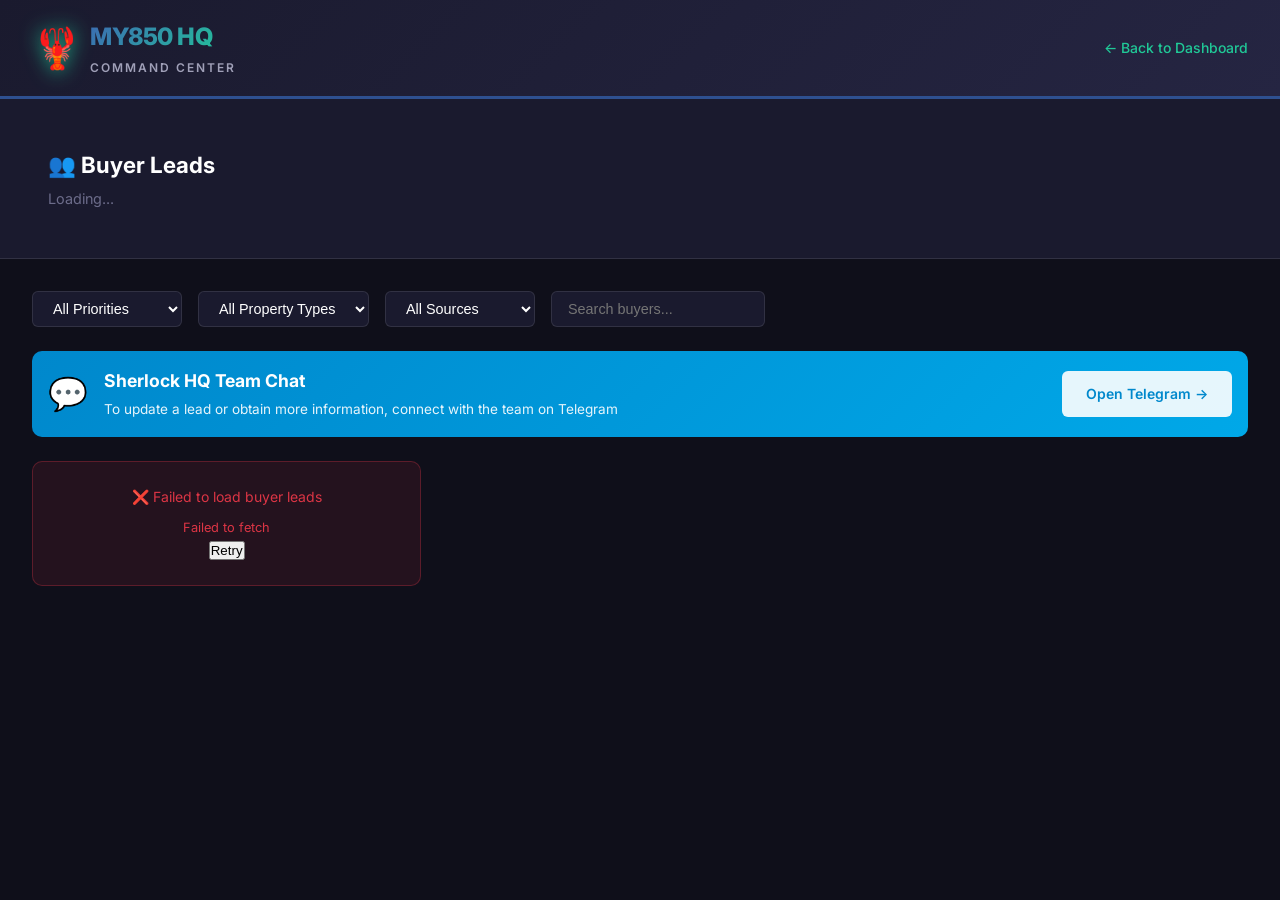
==== commit 0c416088: "Add Telegram banner to buyer-leads page linking to Sherlock HQ team chat" ====
--- a/buyer-leads.html
+++ b/buyer-leads.html
@@ -210,6 +210,48 @@
         .card-header-wrapper {
             position: relative;
             padding-top: 2.5rem;
+        }
+        .telegram-banner {
+            background: linear-gradient(135deg, #0088cc, #00a8e8);
+            color: white;
+            padding: 1rem;
+            border-radius: var(--radius-md);
+            margin-bottom: 1.5rem;
+            display: flex;
+            align-items: center;
+            justify-content: space-between;
+            gap: 1rem;
+        }
+        .telegram-icon {
+            font-size: 2rem;
+        }
+        .telegram-text {
+            flex: 1;
+        }
+        .telegram-text h3 {
+            margin: 0;
+            font-size: 1.1rem;
+        }
+        .telegram-text p {
+            margin: 0.25rem 0 0 0;
+            font-size: 0.85rem;
+            opacity: 0.9;
+        }
+        .telegram-btn {
+            background: rgba(255,255,255,0.9);
+            color: #0088cc;
+            border: none;
+            padding: 0.75rem 1.5rem;
+            border-radius: var(--radius-sm);
+            font-weight: 600;
+            cursor: pointer;
+            text-decoration: none;
+            white-space: nowrap;
+            transition: all 0.2s;
+        }
+        .telegram-btn:hover {
+            background: white;
+            transform: translateY(-2px);
         }
     </style>
 </head>
@@ -268,6 +310,16 @@
             <input type="text" class="filter-select" id="searchFilter" placeholder="Search buyers..." onkeyup="applyFilters()">
         </div>
         
+        <!-- Telegram Connect Banner -->
+        <div class="telegram-banner">
+            <span class="telegram-icon">💬</span>
+            <div class="telegram-text">
+                <h3>Sherlock HQ Team Chat</h3>
+                <p>To update a lead or obtain more information, connect with the team on Telegram</p>
+            </div>
+            <a href="https://web.telegram.org/a/#-5101742438" target="_blank" class="telegram-btn">Open Telegram →</a>
+        </div>
+        
         <!-- Leads Grid -->
         <div class="buyer-grid" id="buyerGrid">
             <div class="loading-buyers">
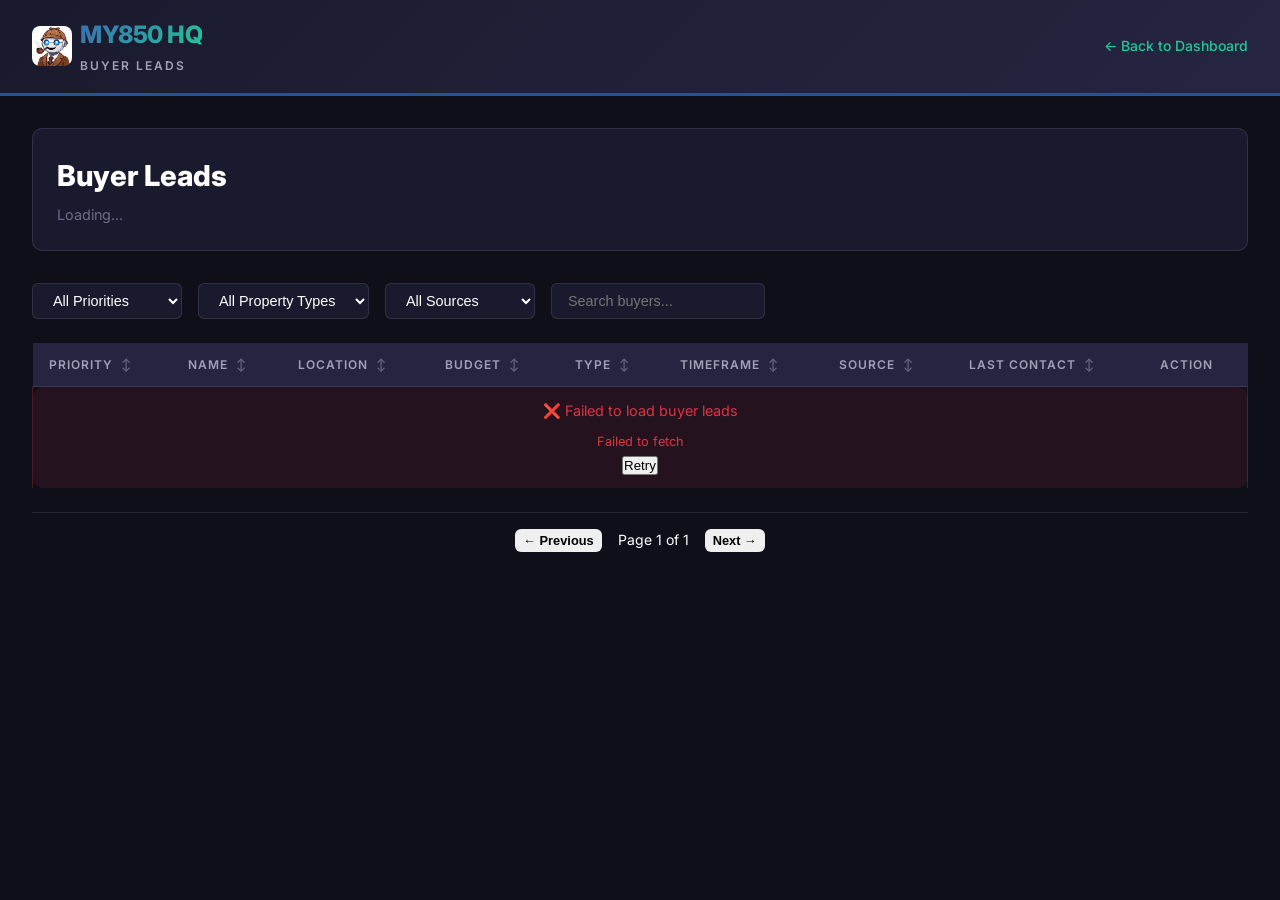
==== commit 5058461d: "Update all pages with Sherlock avatar logo, buyer leads counter on index, redesigned buyer-leads tab" ====
--- a/buyer-leads.html
+++ b/buyer-leads.html
@@ -52,52 +52,41 @@
             font-size: 0.9rem;
             min-width: 150px;
         }
-        .buyer-grid {
-            display: grid;
-            grid-template-columns: repeat(auto-fill, minmax(380px, 1fr));
-            gap: var(--spacing-lg);
-        }
-        .buyer-card {
-            background: var(--bg-secondary);
-            border: 1px solid var(--border-color);
-            border-radius: var(--radius-md);
-            overflow: hidden;
-            transition: transform var(--transition-fast);
-        }
-        .buyer-card:hover {
-            transform: translateY(-5px);
-            box-shadow: var(--shadow-md);
-        }
-        .buyer-header-card {
-            padding: var(--spacing-lg);
+        .data-table {
+            width: 100%;
+            border-collapse: collapse;
+            font-size: 0.9rem;
+        }
+        .data-table th {
+            background: var(--bg-tertiary);
+            padding: 0.75rem 1rem;
+            text-align: left;
+            font-weight: 600;
+            color: var(--text-secondary);
             border-bottom: 1px solid var(--border-color);
             cursor: pointer;
-        }
-        .buyer-name {
-            font-size: 1.1rem;
-            font-weight: 700;
-            margin-bottom: 0.25rem;
-        }
-        .buyer-location {
-            font-size: 0.85rem;
-            color: var(--text-muted);
-            margin-bottom: 0.75rem;
-        }
-        .buyer-budget {
-            font-size: 1.3rem;
-            font-weight: 800;
-            color: var(--success);
+            user-select: none;
+        }
+        .data-table th:hover {
+            color: var(--text-primary);
+        }
+        .data-table td {
+            padding: 0.75rem 1rem;
+            border-bottom: 1px solid var(--border-color);
+        }
+        .data-table tr:hover {
+            background: rgba(255,255,255,0.03);
+        }
+        .data-table tr:last-child td {
+            border-bottom: none;
         }
         .priority-badge {
             display: inline-block;
             padding: 0.25rem 0.75rem;
-            border-radius: var(--radius-sm);
+            border-radius: 12px;
             font-size: 0.75rem;
-            font-weight: 700;
+            font-weight: 600;
             text-transform: uppercase;
-            position: absolute;
-            top: 1rem;
-            right: 1rem;
         }
         .priority-hot {
             background: rgba(220, 53, 69, 0.2);
@@ -111,58 +100,20 @@
             background: rgba(108, 117, 125, 0.2);
             color: #adb5bd;
         }
-        .buyer-badge {
-            display: inline-block;
-            padding: 0.2rem 0.5rem;
-            border-radius: 4px;
-            font-size: 0.75rem;
-            background: var(--bg-tertiary);
-            color: var(--text-secondary);
-        }
-        .buyer-details {
-            max-height: 0;
-            overflow: hidden;
-            transition: max-height 0.3s ease;
-        }
-        .buyer-details.expanded {
-            max-height: 500px;
-        }
-        .details-content {
-            padding: var(--spacing-lg);
-            background: rgba(0,0,0,0.2);
-        }
-        .detail-row {
-            display: flex;
-            justify-content: space-between;
-            padding: 0.5rem 0;
-            border-bottom: 1px solid var(--border-color);
-        }
-        .detail-row:last-child {
-            border-bottom: none;
-        }
-        .detail-label {
+        .follow-up-warning {
+            color: #fd7e14;
             font-size: 0.8rem;
-            color: var(--text-muted);
-            text-transform: uppercase;
-            letter-spacing: 0.5px;
-        }
-        .detail-value {
-            font-weight: 500;
         }
         .contact-actions {
             display: flex;
-            gap: 0.75rem;
-            margin-top: 1rem;
-            padding-top: 1rem;
-            border-top: 1px solid var(--border-color);
+            gap: 0.5rem;
         }
         .contact-btn {
-            flex: 1;
-            padding: 0.6rem 1rem;
+            padding: 0.4rem 0.75rem;
             border-radius: var(--radius-sm);
             border: none;
             cursor: pointer;
-            font-size: 0.85rem;
+            font-size: 0.75rem;
             font-weight: 600;
             transition: all 0.2s;
         }
@@ -174,27 +125,7 @@
             background: linear-gradient(135deg, #28a745, #20C997);
             color: white;
         }
-        .btn-notes {
-            background: var(--bg-tertiary);
-            color: var(--text-primary);
-            border: 1px solid var(--border-color);
-        }
-        .contact-btn:hover {
-            opacity: 0.9;
-            transform: translateY(-2px);
-        }
-        .buyer-status {
-            display: flex;
-            gap: 0.5rem;
-            margin-top: 0.5rem;
-            flex-wrap: wrap;
-        }
-        .follow-up-warning {
-            color: #fd7e14;
-            font-size: 0.8rem;
-            margin-top: 0.5rem;
-        }
-        .loading-buyers {
+        .loading-cell {
             text-align: center;
             padding: 3rem;
             color: var(--text-muted);
@@ -207,51 +138,20 @@
             border-radius: var(--radius-md);
             text-align: center;
         }
-        .card-header-wrapper {
-            position: relative;
-            padding-top: 2.5rem;
-        }
-        .telegram-banner {
-            background: linear-gradient(135deg, #0088cc, #00a8e8);
-            color: white;
+        .table-pagination {
+            display: flex;
+            justify-content: center;
+            align-items: center;
+            gap: 1rem;
+            margin-top: 1.5rem;
             padding: 1rem;
-            border-radius: var(--radius-md);
-            margin-bottom: 1.5rem;
-            display: flex;
-            align-items: center;
-            justify-content: space-between;
-            gap: 1rem;
-        }
-        .telegram-icon {
-            font-size: 2rem;
-        }
-        .telegram-text {
-            flex: 1;
-        }
-        .telegram-text h3 {
-            margin: 0;
-            font-size: 1.1rem;
-        }
-        .telegram-text p {
-            margin: 0.25rem 0 0 0;
-            font-size: 0.85rem;
-            opacity: 0.9;
-        }
-        .telegram-btn {
-            background: rgba(255,255,255,0.9);
-            color: #0088cc;
-            border: none;
-            padding: 0.75rem 1.5rem;
-            border-radius: var(--radius-sm);
-            font-weight: 600;
-            cursor: pointer;
-            text-decoration: none;
-            white-space: nowrap;
-            transition: all 0.2s;
-        }
-        .telegram-btn:hover {
-            background: white;
-            transform: translateY(-2px);
+        }
+        .sort-icon {
+            margin-left: 0.25rem;
+            opacity: 0.5;
+        }
+        .sort-active .sort-icon {
+            opacity: 1;
         }
     </style>
 </head>
@@ -260,10 +160,10 @@
     <header class="header">
         <div class="header-left">
             <div class="logo">
-                <span class="logo-icon">🦞</span>
+                <img src="sherlock-avatar.png" alt="MY850 HQ" class="logo-img" style="width: 40px; height: 40px; border-radius: 8px;">
                 <div class="logo-text">
                     <h1>MY850 HQ</h1>
-                    <span class="logo-tagline">Command Center</span>
+                    <span class="logo-tagline">Buyer Leads</span>
                 </div>
             </div>
         </div>
@@ -271,18 +171,15 @@
             <a href="index.html" class="back-link">← Back to Dashboard</a>
         </div>
     </header>
-    
-    <!-- Page Title Banner -->
-    <div class="page-banner" style="background: var(--bg-secondary); padding: 1rem; border-bottom: 1px solid var(--border-color);">
-        <div class="main-container" style="display: flex; justify-content: space-between; align-items: center;">
-            <div>
-                <h2 style="margin: 0; font-size: 1.4rem;">👥 Buyer Leads</h2>
-                <p id="leadCount" style="margin: 0.25rem 0 0 0; color: var(--text-muted); font-size: 0.9rem;">Loading...</p>
+
+    <main class="main-container">
+        
+        <div class="buyer-header">
+            <div class="buyer-title">
+                <h1>Buyer Leads</h1>
+                <p id="leadCount">Loading...</p>
             </div>
         </div>
-    </div>
-
-    <main class="main-container">
 
         <!-- Filters -->
         <div class="filter-bar">
@@ -310,42 +207,58 @@
             <input type="text" class="filter-select" id="searchFilter" placeholder="Search buyers..." onkeyup="applyFilters()">
         </div>
         
-        <!-- Telegram Connect Banner -->
-        <div class="telegram-banner">
-            <span class="telegram-icon">💬</span>
-            <div class="telegram-text">
-                <h3>Sherlock HQ Team Chat</h3>
-                <p>To update a lead or obtain more information, connect with the team on Telegram</p>
+        <!-- Leads Table -->
+        <section class="section">
+            <div class="table-wrapper">
+                <table class="data-table" id="buyerTable">
+                    <thead>
+                        <tr>
+                            <th onclick="sortTable('priority')">Priority <span class="sort-icon">↕</span></th>
+                            <th onclick="sortTable('name')">Name <span class="sort-icon">↕</span></th>
+                            <th onclick="sortTable('location')">Location <span class="sort-icon">↕</span></th>
+                            <th onclick="sortTable('budget')">Budget <span class="sort-icon">↕</span></th>
+                            <th onclick="sortTable('type')">Type <span class="sort-icon">↕</span></th>
+                            <th onclick="sortTable('timeframe')">Timeframe <span class="sort-icon">↕</span></th>
+                            <th onclick="sortTable('source')">Source <span class="sort-icon">↕</span></th>
+                            <th onclick="sortTable('lastContact')">Last Contact <span class="sort-icon">↕</span></th>
+                            <th>Action</th>
+                        </tr>
+                    </thead>
+                    <tbody id="buyerTableBody">
+                        <tr>
+                            <td colspan="9" class="loading-cell">
+                                <div class="loading-spinner"></div>
+                                <p>Loading buyer leads...</p>
+                            </td>
+                        </tr>
+                    </tbody>
+                </table>
             </div>
-            <a href="https://web.telegram.org/a/#-5101742438" target="_blank" class="telegram-btn">Open Telegram →</a>
-        </div>
-        
-        <!-- Leads Grid -->
-        <div class="buyer-grid" id="buyerGrid">
-            <div class="loading-buyers">
-                <div class="loading-spinner"></div>
-                <p>Loading buyer leads...</p>
+            
+            <div class="table-pagination">
+                <button class="btn btn-sm" id="prevPage" onclick="changePage(-1)">← Previous</button>
+                <span id="pageInfo">Page 1 of 1</span>
+                <button class="btn btn-sm" id="nextPage" onclick="changePage(1)">Next →</button>
             </div>
-        </div>
+        </section>
     </main>
 
     <script>
-        // Google Sheet CSV URL for Buyer Leads tab (published CSV)
-        const SHEET_CSV_URL = 'https://docs.google.com/spreadsheets/d/e/2PACX-1vRdI2q5qlHpihVdEm7ev8GHjCqWQQ7NTX0C2MnNRYWkd2eAweBjdPRA2zEG-4xq5dJ4FdvqhgOCkuXU/pub?gid=97439156&single=true&output=csv';
+        // Google Sheet CSV URL for Buyer Leads tab
+        const SHEET_CSV_URL = 'https://docs.google.com/spreadsheets/d/1d_UzZrIs4oO5Z3Nshc_UO4Fcorbimmm6rKovIyybdcg/gviz/tq?tqx=out:csv&sheet=Buyer%20Leads';
         
         let allLeads = [];
         let currentLeads = [];
+        let currentPage = 1;
+        const rowsPerPage = 20;
+        let currentSort = { field: null, direction: 'asc' };
         
         async function loadBuyerLeads() {
-            const grid = document.getElementById('buyerGrid');
+            const tbody = document.getElementById('buyerTableBody');
             
             try {
-                // Fetch with explicit headers (same as listings.html)
                 const response = await fetch(SHEET_CSV_URL, {
-                    method: 'GET',
-                    headers: {
-                        'Accept': 'text/csv,text/plain,*/*'
-                    }
+                    headers: { 'Accept': 'text/csv' }
                 });
                 
                 if (!response.ok) throw new Error('HTTP ' + response.status);
@@ -357,10 +270,10 @@
                 currentLeads = [...allLeads];
                 
                 // Update count
-                document.getElementById('leadCount').textContent = 
-                    allLeads.length + ' active buyer lead' + (allLeads.length !== 1 ? 's' : '');
-                
-                renderLeads(currentLeads);
+                updateLeadCount();
+                
+                // Apply any active filters and render
+                applyFilters();
                 
                 // Save count for dashboard
                 try {
@@ -372,7 +285,7 @@
                 
             } catch (error) {
                 console.error('Error loading leads:', error);
-                grid.innerHTML = '<div class="error-message"><p>❌ Failed to load buyer leads</p><p style="font-size:0.8rem;margin-top:10px;">' + error.message + '</p><button onclick="loadBuyerLeads()">Retry</button></div>';
+                tbody.innerHTML = '<tr><td colspan="9" class="error-message"><p>❌ Failed to load buyer leads</p><p style="font-size:0.8rem;margin-top:10px;">' + error.message + '</p><button onclick="loadBuyerLeads()">Retry</button></td></tr>';
             }
         }
         
@@ -414,15 +327,132 @@
             return values;
         }
         
-        function renderLeads(leads) {
-            const grid = document.getElementById('buyerGrid');
-            
-            if (leads.length === 0) {
-                grid.innerHTML = '<div class="error-message"><p>No buyer leads match your filters.</p></div>';
+        function updateLeadCount() {
+            const filteredCount = currentLeads.length;
+            const totalCount = allLeads.length;
+            document.getElementById('leadCount').textContent = 
+                filteredCount === totalCount 
+                    ? totalCount + ' active buyer lead' + (totalCount !== 1 ? 's' : '')
+                    : filteredCount + ' of ' + totalCount + ' leads';
+        }
+        
+        function applyFilters() {
+            const priority = document.getElementById('priorityFilter').value;
+            const propertyType = document.getElementById('propertyTypeFilter').value;
+            const source = document.getElementById('sourceFilter').value;
+            const search = document.getElementById('searchFilter').value.toLowerCase();
+            
+            currentLeads = allLeads.filter(l => {
+                const lPriority = (l.Priority || l.priority || '').toLowerCase();
+                const lType = (l['Property Type'] || l.propertyType || '').toLowerCase();
+                const lSource = (l.Source || l.source || '').toLowerCase();
+                const lName = (l.Name || l.name || '').toLowerCase();
+                const lLocation = (l.Location || l.location || '').toLowerCase();
+                
+                if (priority !== 'all' && !lPriority.includes(priority.toLowerCase())) return false;
+                if (propertyType !== 'all' && !lType.includes(propertyType.toLowerCase())) return false;
+                if (source !== 'all' && !lSource.includes(source.toLowerCase())) return false;
+                if (search && !lName.includes(search) && !lLocation.includes(search)) return false;
+                
+                return true;
+            });
+            
+            // Apply current sort if any
+            if (currentSort.field) {
+                sortLeads(currentSort.field, currentSort.direction);
+            }
+            
+            currentPage = 1;
+            updateLeadCount();
+            renderTable();
+        }
+        
+        function sortTable(field) {
+            // Toggle direction
+            if (currentSort.field === field) {
+                currentSort.direction = currentSort.direction === 'asc' ? 'desc' : 'asc';
+            } else {
+                currentSort.field = field;
+                currentSort.direction = 'desc';
+            }
+            
+            sortLeads(field, currentSort.direction);
+            renderTable();
+            
+            // Update header visual
+            document.querySelectorAll('.data-table th').forEach(th => {
+                th.classList.remove('sort-active');
+            });
+        }
+        
+        function sortLeads(field, direction) {
+            currentLeads.sort((a, b) => {
+                let valA, valB;
+                
+                switch(field) {
+                    case 'name':
+                        valA = (a.Name || a.name || '').toLowerCase();
+                        valB = (b.Name || b.name || '').toLowerCase();
+                        break;
+                    case 'location':
+                        valA = (a.Location || a.location || '').toLowerCase();
+                        valB = (b.Location || b.location || '').toLowerCase();
+                        break;
+                    case 'budget':
+                        valA = parseFloat(a['Budget/Price'] || a.budget || a['Asking Price'] || 0);
+                        valB = parseFloat(b['Budget/Price'] || b.budget || b['Asking Price'] || 0);
+                        break;
+                    case 'type':
+                        valA = (a['Property Type'] || a.propertyType || '').toLowerCase();
+                        valB = (b['Property Type'] || b.propertyType || '').toLowerCase();
+                        break;
+                    case 'timeframe':
+                        valA = (a['Time Frame'] || a.timeFrame || '').toLowerCase();
+                        valB = (b['Time Frame'] || b.timeFrame || '').toLowerCase();
+                        break;
+                    case 'source':
+                        valA = (a.Source || a.source || '').toLowerCase();
+                        valB = (b.Source || b.source || '').toLowerCase();
+                        break;
+                    case 'lastContact':
+                        valA = new Date(a['Last Contact'] || a.lastContact || '1900-01-01').getTime();
+                        valB = new Date(b['Last Contact'] || b.lastContact || '1900-01-01').getTime();
+                        break;
+                    case 'priority':
+                        const priorityOrder = { 'hot': 3, 'warm': 2, 'cold': 1 };
+                        valA = priorityOrder[(a.Priority || a.priority || 'cold').toLowerCase()] || 0;
+                        valB = priorityOrder[(b.Priority || b.priority || 'cold').toLowerCase()] || 0;
+                        break;
+                    default:
+                        valA = ''; valB = '';
+                }
+                
+                if (direction === 'asc') {
+                    return valA > valB ? 1 : valA < valB ? -1 : 0;
+                } else {
+                    return valA < valB ? 1 : valA > valB ? -1 : 0;
+                }
+            });
+        }
+        
+        function renderTable() {
+            const tbody = document.getElementById('buyerTableBody');
+            const totalPages = Math.ceil(currentLeads.length / rowsPerPage);
+            
+            // Ensure valid page
+            if (currentPage > totalPages) currentPage = totalPages || 1;
+            
+            const start = (currentPage - 1) * rowsPerPage;
+            const end = start + rowsPerPage;
+            const pageLeads = currentLeads.slice(start, end);
+            
+            if (pageLeads.length === 0) {
+                tbody.innerHTML = '<tr><td colspan="9" class="loading-cell">No buyer leads match your filters.</td></tr>';
+                document.getElementById('pageInfo').textContent = 'Page 0 of 0';
                 return;
             }
             
-            grid.innerHTML = leads.map((l, index) => {
+            tbody.innerHTML = pageLeads.map(l => {
                 const name = l.Name || l.name || 'Unknown';
                 const email = l.Email || l.email || '';
                 const phone = l.Phone || l.phone || '';
@@ -433,117 +463,56 @@
                 const budget = parseFloat(budgetRaw) || 0;
                 const timeFrame = l['Time Frame'] || l.timeFrame || 'Not specified';
                 const source = l.Source || l.source || 'Unknown';
-                const dateCreated = l['Date Created'] || l.dateCreated || '';
                 const lastContact = l['Last Contact'] || l.lastContact || '';
-                const notes = l.Notes || l.notes || '';
                 
                 // Determine priority class
                 let priorityClass = 'priority-cold';
-                if (priority.includes('hot')) priorityClass = 'priority-hot';
-                else if (priority.includes('warm')) priorityClass = 'priority-warm';
-                
-                // Check if follow-up needed (>7 days)
+                let priorityLabel = 'COLD';
+                if (priority.includes('hot')) {
+                    priorityClass = 'priority-hot';
+                    priorityLabel = 'HOT';
+                } else if (priority.includes('warm')) {
+                    priorityClass = 'priority-warm';
+                    priorityLabel = 'WARM';
+                }
+                
+                // Check if follow-up needed
                 let followUpHtml = '';
                 if (lastContact) {
                     const daysSince = daysSinceContact(lastContact);
                     if (daysSince > 7) {
-                        followUpHtml = `<div class="follow-up-warning">⚠️ ${daysSince} days since last contact</div>`;
+                        followUpHtml = `<br><span class="follow-up-warning">⚠️ ${daysSince} days</span>`;
                     }
                 }
                 
                 return `
-                    <div class="buyer-card" data-index="${index}">
-                        <div class="card-header-wrapper">
-                            <span class="priority-badge ${priorityClass}">${priority.toUpperCase()}</span>
-                            <div class="buyer-header-card" onclick="toggleLead(${index})">
-                                <div class="buyer-name">${name}</div>
-                                <div class="buyer-location">${location}</div>
-                                <div class="buyer-budget">${budget ? '$' + (budget/1000).toFixed(0) + 'K' : 'Budget TBD'}</div>
-                                <div class="buyer-status">
-                                    <span class="buyer-badge">${propertyType}</span>
-                                    <span class="buyer-badge">${source}</span>
-                                    <span class="buyer-badge">${timeFrame}</span>
-                                </div>
-                                ${followUpHtml}
+                    <tr>
+                        <td><span class="priority-badge ${priorityClass}">${priorityLabel}</span></td>
+                        <td><strong>${name}</strong></td>
+                        <td>${location}</td>
+                        <td>${budget ? '$' + budget.toLocaleString() : '-'}</td>
+                        <td>${propertyType}</td>
+                        <td>${timeFrame}</td>
+                        <td>${source}</td>
+                        <td>${formatDate(lastContact) || 'Never'}${followUpHtml}</td>
+                        <td>
+                            <div class="contact-actions">
+                                ${email ? `<button class="contact-btn btn-email" onclick="openEmail('${escapeJs(email)}', '${escapeJs(name)}')">✉️ Email</button>` : ''}
+                                ${phone ? `<button class="contact-btn btn-phone" onclick="openPhone('${escapeJs(phone)}')">📞 Call</button>` : ''}
                             </div>
-                        </div>
-                        <div class="buyer-details" id="details-${index}">
-                            <div class="details-content">
-                                <div class="detail-row">
-                                    <span class="detail-label">Location</span>
-                                    <span class="detail-value">${location}</span>
-                                </div>
-                                <div class="detail-row">
-                                    <span class="detail-label">Property Type</span>
-                                    <span class="detail-value">${propertyType}</span>
-                                </div>
-                                <div class="detail-row">
-                                    <span class="detail-label">Budget</span>
-                                    <span class="detail-value">${budget ? '$' + budget.toLocaleString() : 'Not specified'}</span>
-                                </div>
-                                <div class="detail-row">
-                                    <span class="detail-label">Time Frame</span>
-                                    <span class="detail-value">${timeFrame}</span>
-                                </div>
-                                <div class="detail-row">
-                                    <span class="detail-label">Source</span>
-                                    <span class="detail-value">${source}</span>
-                                </div>
-                                <div class="detail-row">
-                                    <span class="detail-label">Date Added</span>
-                                    <span class="detail-value">${formatDate(dateCreated)}</span>
-                                </div>
-                                <div class="detail-row">
-                                    <span class="detail-label">Last Contact</span>
-                                    <span class="detail-value">${formatDate(lastContact) || 'Never'}</span>
-                                </div>
-                                ${notes ? `
-                                <div class="detail-row">
-                                    <span class="detail-label">Notes</span>
-                                    <span class="detail-value" style="font-size:0.85rem;opacity:0.9;">${notes}</span>
-                                </div>
-                                ` : ''}
-                                <div class="contact-actions">
-                                    ${email ? `<button class="contact-btn btn-email" onclick="openEmail('${escapeJs(email)}', '${escapeJs(name)}', event)">✉️ Email</button>` : ''}
-                                    ${phone ? `<button class="contact-btn btn-phone" onclick="openPhone('${escapeJs(phone)}', event)">📞 Call</button>` : ''}
-                                    <button class="contact-btn btn-notes" onclick="quickNote(${index}, event)">📝 Note</button>
-                                </div>
-                            </div>
-                        </div>
-                    </div>
+                        </td>
+                    </tr>
                 `;
             }).join('');
-        }
-        
-        function applyFilters() {
-            const priority = document.getElementById('priorityFilter').value;
-            const propertyType = document.getElementById('propertyTypeFilter').value;
-            const source = document.getElementById('sourceFilter').value;
-            const search = document.getElementById('searchFilter').value.toLowerCase();
-            
-            currentLeads = allLeads.filter(l => {
-                const lPriority = (l.Priority || l.priority || '').toLowerCase();
-                const lType = (l['Property Type'] || l.propertyType || '').toLowerCase();
-                const lSource = (l.Source || l.source || '').toLowerCase();
-                const lName = (l.Name || l.name || '').toLowerCase();
-                const lLocation = (l.Location || l.location || '').toLowerCase();
-                
-                if (priority !== 'all' && !lPriority.includes(priority.toLowerCase())) return false;
-                if (propertyType !== 'all' && !lType.includes(propertyType.toLowerCase())) return false;
-                if (source !== 'all' && !lSource.includes(source.toLowerCase())) return false;
-                if (search && !lName.includes(search) && !lLocation.includes(search)) return false;
-                
-                return true;
-            });
-            
-            renderLeads(currentLeads);
-            document.getElementById('leadCount').textContent = 
-                currentLeads.length + ' of ' + allLeads.length + ' leads';
-        }
-        
-        function toggleLead(index) {
-            const details = document.getElementById(`details-${index}`);
-            details.classList.toggle('expanded');
+            
+            document.getElementById('pageInfo').textContent = `Page ${currentPage} of ${totalPages}`;
+            document.getElementById('prevPage').disabled = currentPage === 1;
+            document.getElementById('nextPage').disabled = currentPage === totalPages;
+        }
+        
+        function changePage(delta) {
+            currentPage += delta;
+            renderTable();
         }
         
         function daysSinceContact(dateStr) {
@@ -560,24 +529,14 @@
             return date.toLocaleDateString('en-US', { month: 'short', day: 'numeric', year: 'numeric' });
         }
         
-        function openEmail(email, name, event) {
-            event.stopPropagation();
+        function openEmail(email, name) {
             const subject = encodeURIComponent('Following up on your home search');
             const body = encodeURIComponent(`Hi ${name.split(' ')[0]},\n\n`);
             window.open(`mailto:${email}?subject=${subject}&body=${body}`, '_blank');
         }
         
-        function openPhone(phone, event) {
-            event.stopPropagation();
+        function openPhone(phone) {
             window.open(`tel:${phone.replace(/\D/g,'')}`, '_self');
-        }
-        
-        function quickNote(index, event) {
-            event.stopPropagation();
-            const note = prompt('Add a quick note:');
-            if (note) {
-                alert('Note saved: ' + note);
-            }
         }
         
         function escapeJs(str) {
@@ -586,6 +545,8 @@
         
         // Load on page load
         loadBuyerLeads();
+        // Refresh every 5 minutes
+        setInterval(loadBuyerLeads, 5 * 60 * 1000);
     </script>
 </body>
-</html>+</html>
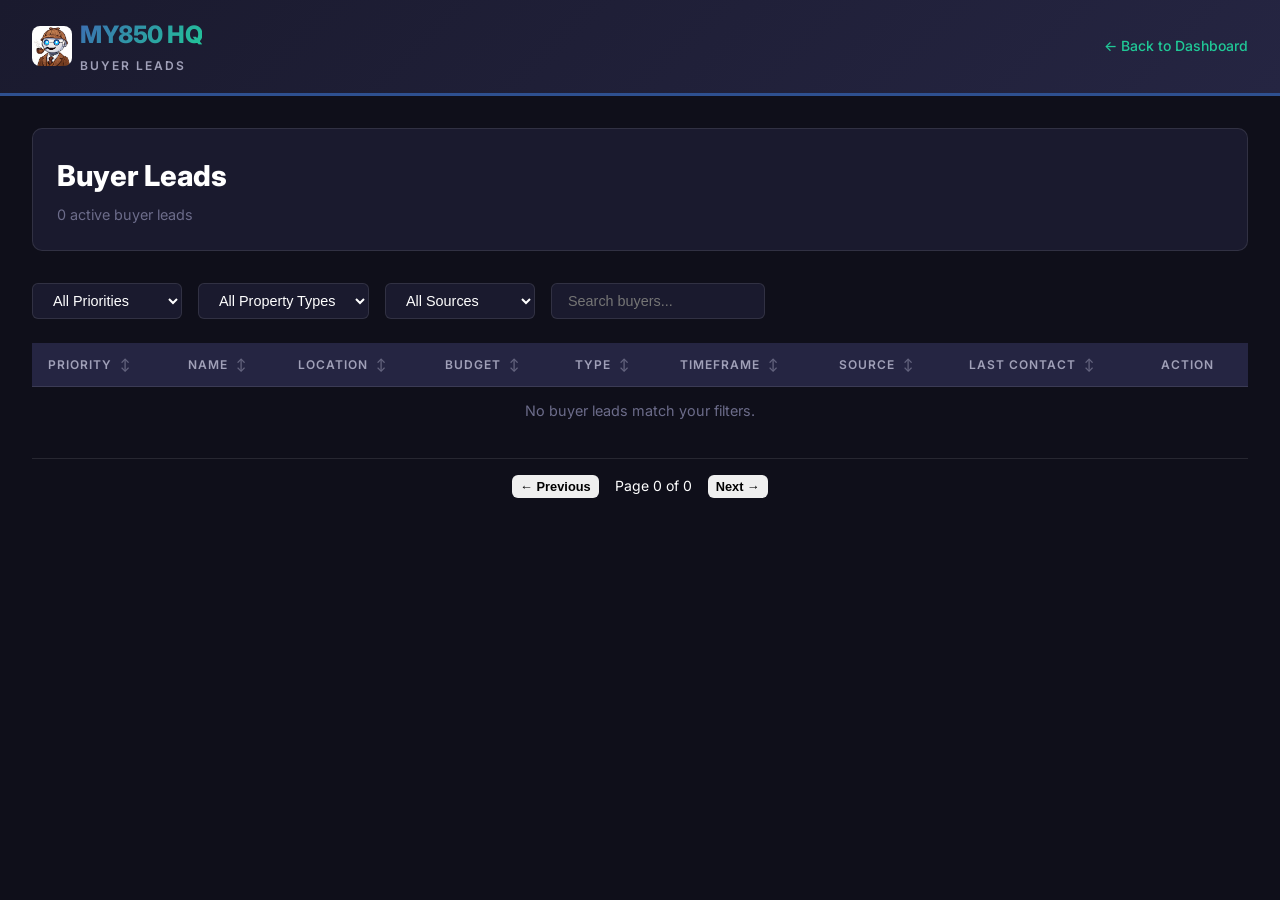
==== commit f445327d: "Fix CORS: switch buyer leads to local JSON; add buyer-leads.json template" ====
--- a/buyer-leads.html
+++ b/buyer-leads.html
@@ -244,8 +244,8 @@
     </main>
 
     <script>
-        // Google Sheet CSV URL for Buyer Leads tab
-        const SHEET_CSV_URL = 'https://docs.google.com/spreadsheets/d/1d_UzZrIs4oO5Z3Nshc_UO4Fcorbimmm6rKovIyybdcg/gviz/tq?tqx=out:csv&sheet=Buyer%20Leads';
+        // Load from local JSON (same pattern as listings.html)
+        // To update: replace buyer-leads.json with exported data from Google Sheets
         
         let allLeads = [];
         let currentLeads = [];
@@ -257,16 +257,33 @@
             const tbody = document.getElementById('buyerTableBody');
             
             try {
-                const response = await fetch(SHEET_CSV_URL, {
-                    headers: { 'Accept': 'text/csv' }
-                });
+                // Fetch local JSON file
+                const response = await fetch('buyer-leads.json');
                 
                 if (!response.ok) throw new Error('HTTP ' + response.status);
                 
-                const csv = await response.text();
-                if (!csv || csv.trim().length === 0) throw new Error('Empty CSV');
-                
-                allLeads = parseCSV(csv);
+                const data = await response.json();
+                
+                // Convert JSON format to match expected structure
+                if (data.leads && Array.isArray(data.leads)) {
+                    allLeads = data.leads.map(lead => ({
+                        Name: lead.name || '',
+                        Email: lead.email || '',
+                        Phone: lead.phone || '',
+                        Location: lead.location || '',
+                        Priority: lead.priority || 'Cold',
+                        'Budget/Price': lead.budget || '',
+                        'Property Type': lead.propertyType || '',
+                        'Time Frame': lead.timeFrame || lead.timeframe || '',
+                        Source: lead.source || '',
+                        'Date Created': lead.dateCreated || '',
+                        'Last Contact': lead.lastContact || '',
+                        Notes: lead.notes || ''
+                    }));
+                } else {
+                    allLeads = [];
+                }
+                
                 currentLeads = [...allLeads];
                 
                 // Update count
@@ -285,46 +302,8 @@
                 
             } catch (error) {
                 console.error('Error loading leads:', error);
-                tbody.innerHTML = '<tr><td colspan="9" class="error-message"><p>❌ Failed to load buyer leads</p><p style="font-size:0.8rem;margin-top:10px;">' + error.message + '</p><button onclick="loadBuyerLeads()">Retry</button></td></tr>';
+                tbody.innerHTML = '<tr><td colspan="9" class="loading-cell"><p>No buyer leads data available.</p><p style="font-size:0.8rem;color:var(--text-muted);margin-top:10px;">To add data, export your Buyer Leads sheet as JSON and replace buyer-leads.json</p></td></tr>';
             }
-        }
-        
-        function parseCSV(csvText) {
-            const lines = csvText.trim().split('\n');
-            if (lines.length < 2) return [];
-            
-            const headers = parseCSVLine(lines[0]);
-            const data = [];
-            
-            for (let i = 1; i < lines.length; i++) {
-                const values = parseCSVLine(lines[i]);
-                const row = {};
-                headers.forEach((header, index) => {
-                    row[header] = values[index] || '';
-                });
-                if (row.Name || row.name) data.push(row);
-            }
-            
-            return data;
-        }
-        
-        function parseCSVLine(line) {
-            const values = [];
-            let current = '';
-            let inQuotes = false;
-            
-            for (const char of line) {
-                if (char === '"') {
-                    inQuotes = !inQuotes;
-                } else if (char === ',' && !inQuotes) {
-                    values.push(current.trim());
-                    current = '';
-                } else {
-                    current += char;
-                }
-            }
-            values.push(current.trim());
-            return values;
         }
         
         function updateLeadCount() {
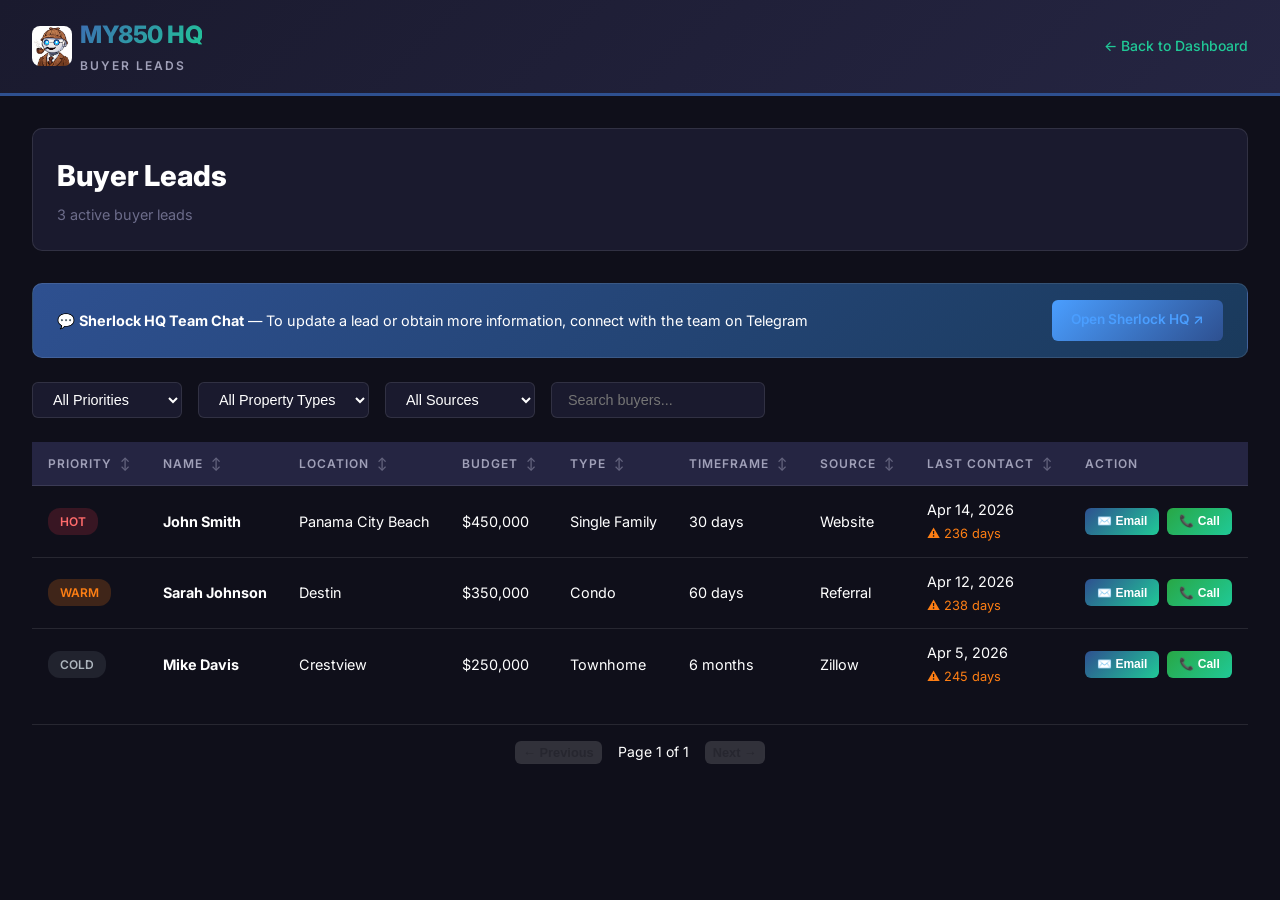
==== commit fd150a32: "Add Telegram banner to buyer-leads page" ====
--- a/buyer-leads.html
+++ b/buyer-leads.html
@@ -152,6 +152,45 @@
         }
         .sort-active .sort-icon {
             opacity: 1;
+        }
+        .telegram-banner {
+            background: linear-gradient(135deg, #2E5090 0%, #1a3a5c 100%);
+            border: 1px solid rgba(255, 255, 255, 0.1);
+            border-radius: var(--radius-md);
+            padding: 1rem 1.5rem;
+            margin-bottom: 1.5rem;
+            display: flex;
+            align-items: center;
+            justify-content: space-between;
+            gap: 1rem;
+        }
+        .telegram-banner p {
+            margin: 0;
+            color: #fff;
+            font-size: 0.9rem;
+        }
+        .telegram-banner a {
+            color: #4a9eff;
+            text-decoration: none;
+            font-weight: 600;
+        }
+        .telegram-banner a:hover {
+            color: #6fb3ff;
+        }
+        .telegram-btn {
+            background: linear-gradient(135deg, #4a9eff 0%, #2E5090 100%);
+            color: white;
+            padding: 0.6rem 1.2rem;
+            border-radius: var(--radius-sm);
+            text-decoration: none;
+            font-weight: 600;
+            font-size: 0.85rem;
+            transition: all 0.2s;
+            white-space: nowrap;
+        }
+        .telegram-btn:hover {
+            transform: translateY(-2px);
+            box-shadow: 0 4px 12px rgba(74, 158, 255, 0.4);
         }
     </style>
 </head>
@@ -179,6 +218,12 @@
                 <h1>Buyer Leads</h1>
                 <p id="leadCount">Loading...</p>
             </div>
+        </div>
+
+        <!-- Telegram Communication Banner -->
+        <div class="telegram-banner">
+            <p>💬 <strong>Sherlock HQ Team Chat</strong> — To update a lead or obtain more information, connect with the team on Telegram</p>
+            <a href="https://t.me/+CAifiPnXMc40OWVh" target="_blank" class="telegram-btn">Open Sherlock HQ ↗</a>
         </div>
 
         <!-- Filters -->
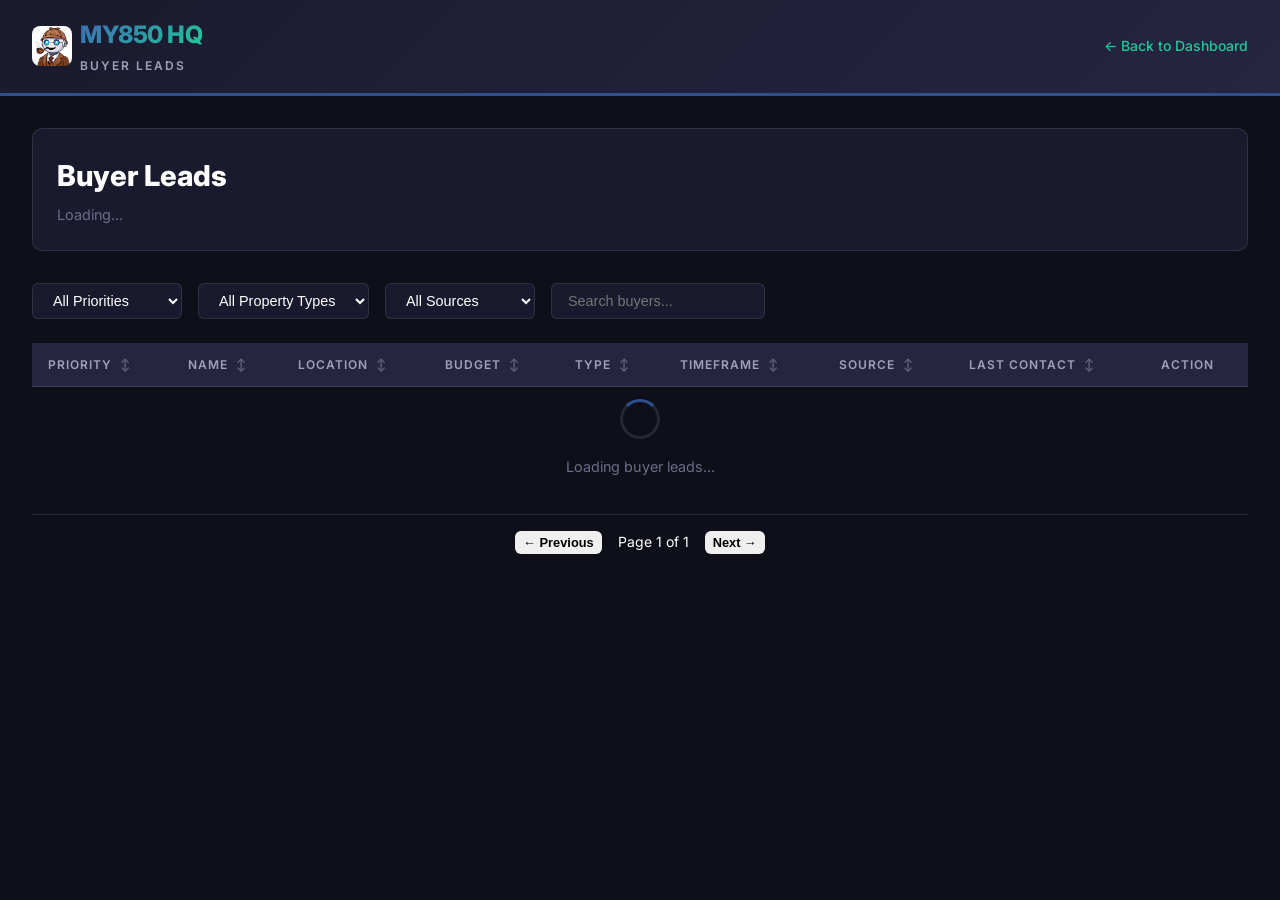
==== commit 82b44e8d: "Sync all updated files: data-connector, lis-pendens, updated index and buyer-leads with Google Sheet" ====
--- a/buyer-leads.html
+++ b/buyer-leads.html
@@ -152,45 +152,6 @@
         }
         .sort-active .sort-icon {
             opacity: 1;
-        }
-        .telegram-banner {
-            background: linear-gradient(135deg, #2E5090 0%, #1a3a5c 100%);
-            border: 1px solid rgba(255, 255, 255, 0.1);
-            border-radius: var(--radius-md);
-            padding: 1rem 1.5rem;
-            margin-bottom: 1.5rem;
-            display: flex;
-            align-items: center;
-            justify-content: space-between;
-            gap: 1rem;
-        }
-        .telegram-banner p {
-            margin: 0;
-            color: #fff;
-            font-size: 0.9rem;
-        }
-        .telegram-banner a {
-            color: #4a9eff;
-            text-decoration: none;
-            font-weight: 600;
-        }
-        .telegram-banner a:hover {
-            color: #6fb3ff;
-        }
-        .telegram-btn {
-            background: linear-gradient(135deg, #4a9eff 0%, #2E5090 100%);
-            color: white;
-            padding: 0.6rem 1.2rem;
-            border-radius: var(--radius-sm);
-            text-decoration: none;
-            font-weight: 600;
-            font-size: 0.85rem;
-            transition: all 0.2s;
-            white-space: nowrap;
-        }
-        .telegram-btn:hover {
-            transform: translateY(-2px);
-            box-shadow: 0 4px 12px rgba(74, 158, 255, 0.4);
         }
     </style>
 </head>
@@ -218,12 +179,6 @@
                 <h1>Buyer Leads</h1>
                 <p id="leadCount">Loading...</p>
             </div>
-        </div>
-
-        <!-- Telegram Communication Banner -->
-        <div class="telegram-banner">
-            <p>💬 <strong>Sherlock HQ Team Chat</strong> — To update a lead or obtain more information, connect with the team on Telegram</p>
-            <a href="https://t.me/+CAifiPnXMc40OWVh" target="_blank" class="telegram-btn">Open Sherlock HQ ↗</a>
         </div>
 
         <!-- Filters -->
@@ -288,9 +243,12 @@
         </section>
     </main>
 
+    <!-- Data Connector for stable Google Sheets access -->
+    <script src="data-connector.js"></script>
+    
     <script>
-        // Load from local JSON (same pattern as listings.html)
-        // To update: replace buyer-leads.json with exported data from Google Sheets
+        // Google Sheet CSV URL for Buyer Leads tab (fallback)
+        const SHEET_CSV_URL = 'https://docs.google.com/spreadsheets/d/1d_UzZrIs4oO5Z3Nshc_UO4Fcorbimmm6rKovIyybdcg/gviz/tq?tqx=out:csv&sheet=Buyer%20Leads';
         
         let allLeads = [];
         let currentLeads = [];
@@ -302,33 +260,22 @@
             const tbody = document.getElementById('buyerTableBody');
             
             try {
-                // Fetch local JSON file
-                const response = await fetch('buyer-leads.json');
-                
-                if (!response.ok) throw new Error('HTTP ' + response.status);
-                
-                const data = await response.json();
-                
-                // Convert JSON format to match expected structure
-                if (data.leads && Array.isArray(data.leads)) {
-                    allLeads = data.leads.map(lead => ({
-                        Name: lead.name || '',
-                        Email: lead.email || '',
-                        Phone: lead.phone || '',
-                        Location: lead.location || '',
-                        Priority: lead.priority || 'Cold',
-                        'Budget/Price': lead.budget || '',
-                        'Property Type': lead.propertyType || '',
-                        'Time Frame': lead.timeFrame || lead.timeframe || '',
-                        Source: lead.source || '',
-                        'Date Created': lead.dateCreated || '',
-                        'Last Contact': lead.lastContact || '',
-                        Notes: lead.notes || ''
-                    }));
+                // Use DataConnector for stable fetching if available
+                let leads;
+                if (typeof DataConnector !== 'undefined') {
+                    leads = await DataConnector.getData('buyerLeads');
                 } else {
-                    allLeads = [];
+                    // Fallback to direct fetch
+                    const response = await fetch(SHEET_CSV_URL, {
+                        headers: { 'Accept': 'text/csv' }
+                    });
+                    if (!response.ok) throw new Error('HTTP ' + response.status);
+                    const csv = await response.text();
+                    if (!csv || csv.trim().length === 0) throw new Error('Empty CSV');
+                    leads = parseCSV(csv);
                 }
                 
+                allLeads = leads;
                 currentLeads = [...allLeads];
                 
                 // Update count
@@ -347,8 +294,46 @@
                 
             } catch (error) {
                 console.error('Error loading leads:', error);
-                tbody.innerHTML = '<tr><td colspan="9" class="loading-cell"><p>No buyer leads data available.</p><p style="font-size:0.8rem;color:var(--text-muted);margin-top:10px;">To add data, export your Buyer Leads sheet as JSON and replace buyer-leads.json</p></td></tr>';
+                tbody.innerHTML = '<tr><td colspan="9" class="error-message"><p>❌ Failed to load buyer leads</p><p style="font-size:0.8rem;margin-top:10px;">' + error.message + '</p><button onclick="loadBuyerLeads()">Retry</button></td></tr>';
             }
+        }
+        
+        function parseCSV(csvText) {
+            const lines = csvText.trim().split('\n');
+            if (lines.length < 2) return [];
+            
+            const headers = parseCSVLine(lines[0]);
+            const data = [];
+            
+            for (let i = 1; i < lines.length; i++) {
+                const values = parseCSVLine(lines[i]);
+                const row = {};
+                headers.forEach((header, index) => {
+                    row[header] = values[index] || '';
+                });
+                if (row.Name || row.name) data.push(row);
+            }
+            
+            return data;
+        }
+        
+        function parseCSVLine(line) {
+            const values = [];
+            let current = '';
+            let inQuotes = false;
+            
+            for (const char of line) {
+                if (char === '"') {
+                    inQuotes = !inQuotes;
+                } else if (char === ',' && !inQuotes) {
+                    values.push(current.trim());
+                    current = '';
+                } else {
+                    current += char;
+                }
+            }
+            values.push(current.trim());
+            return values;
         }
         
         function updateLeadCount() {
